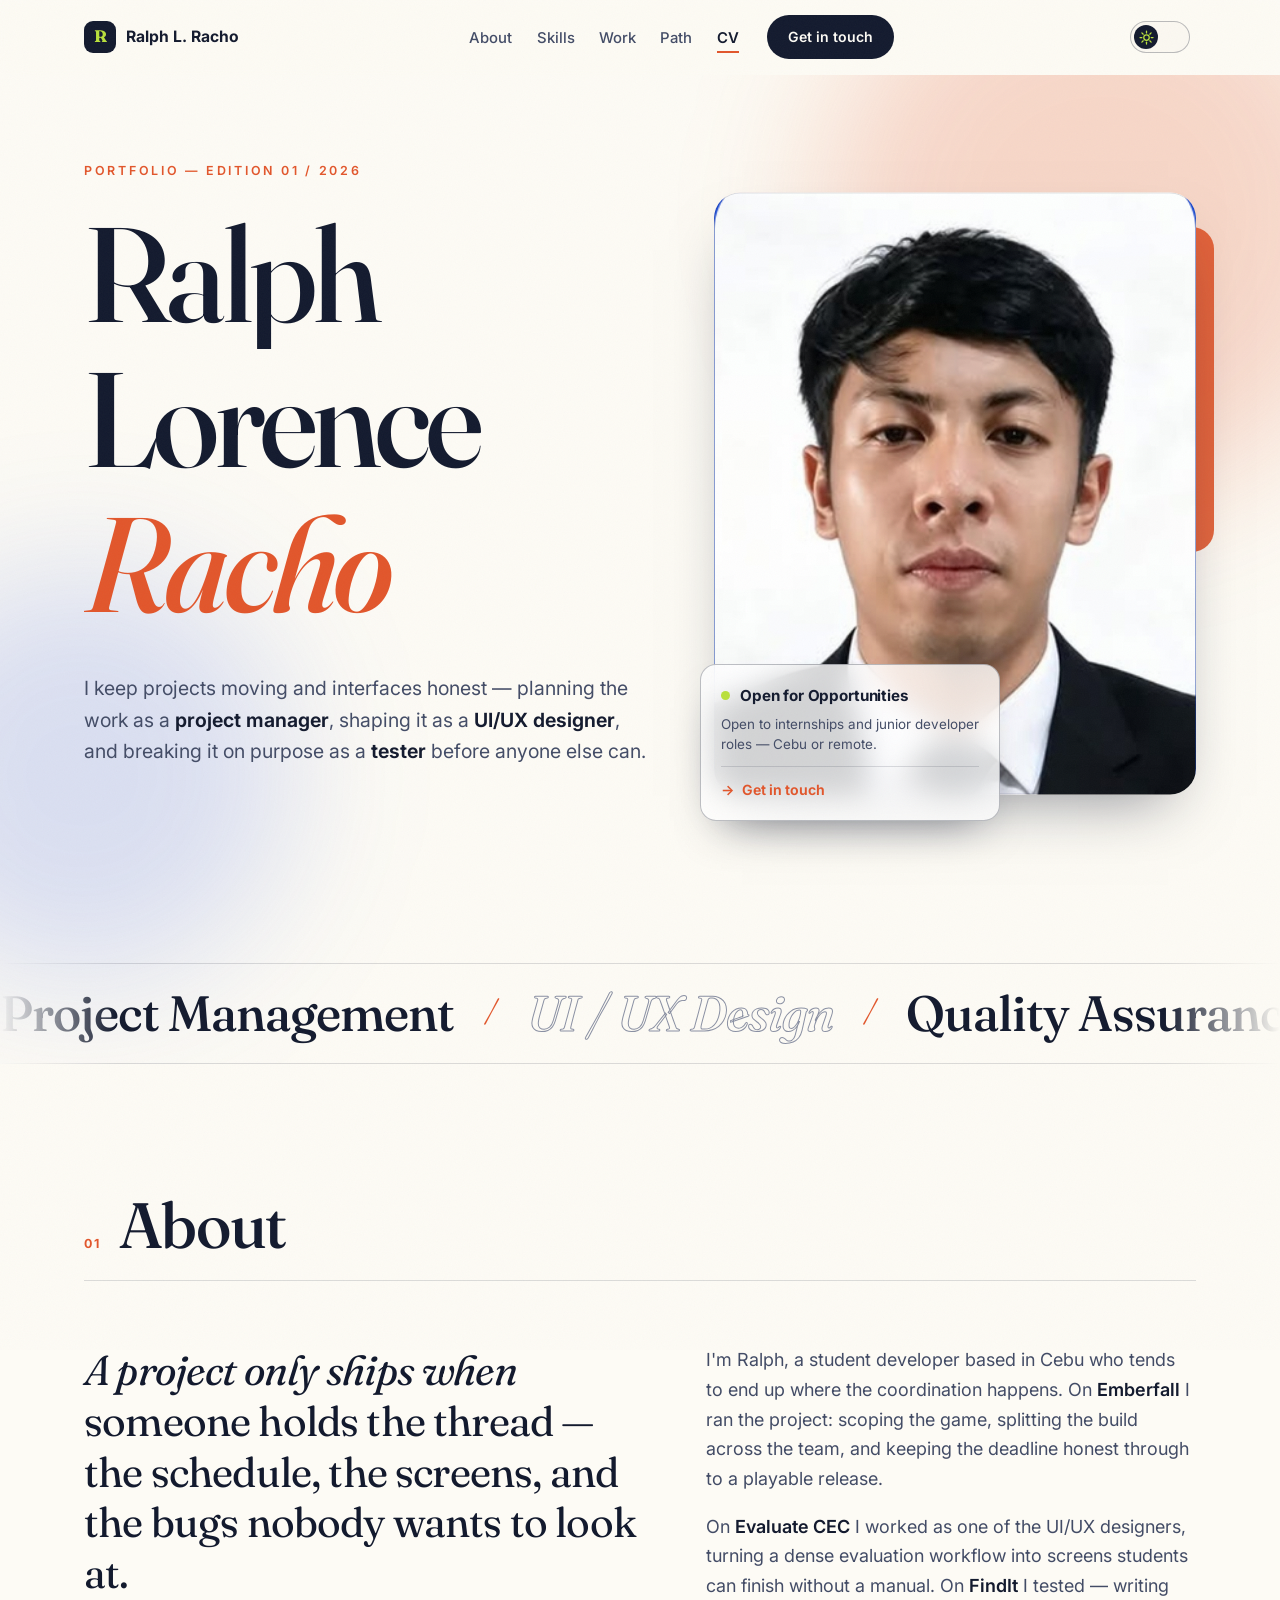
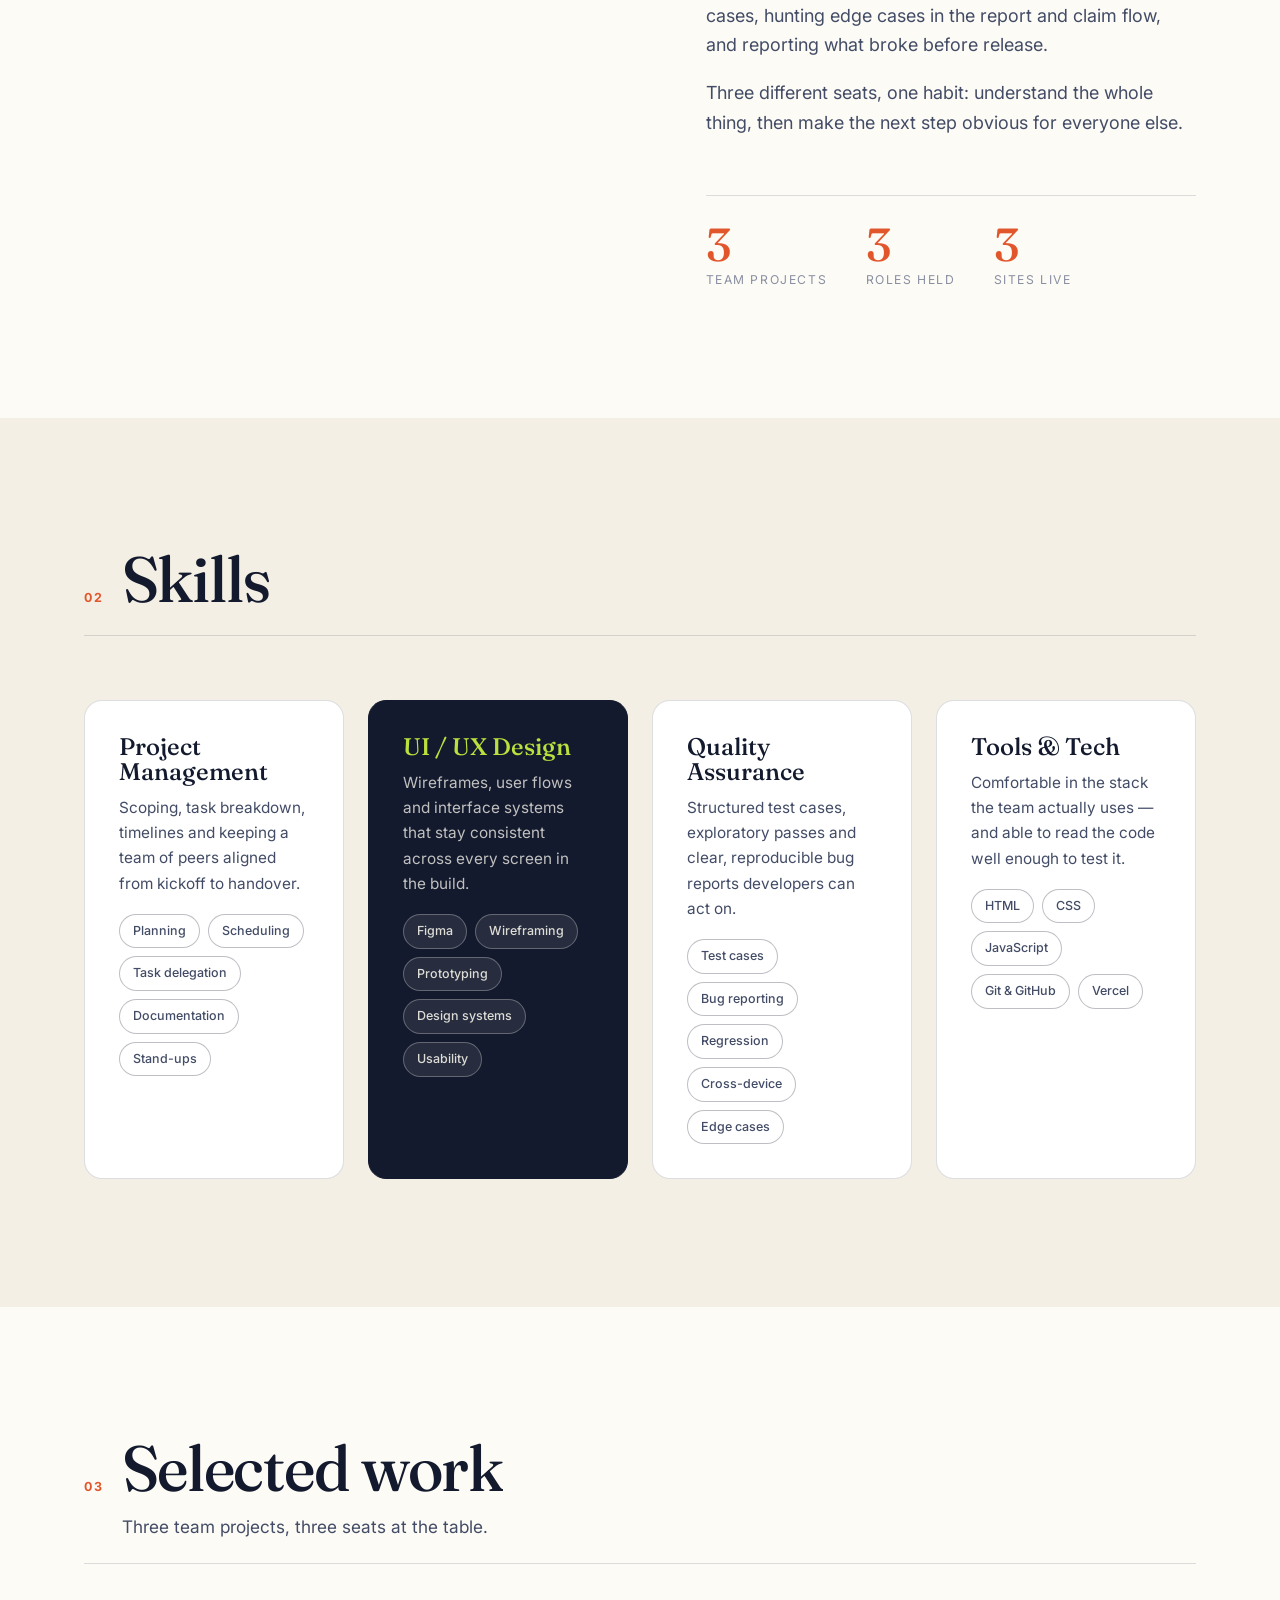
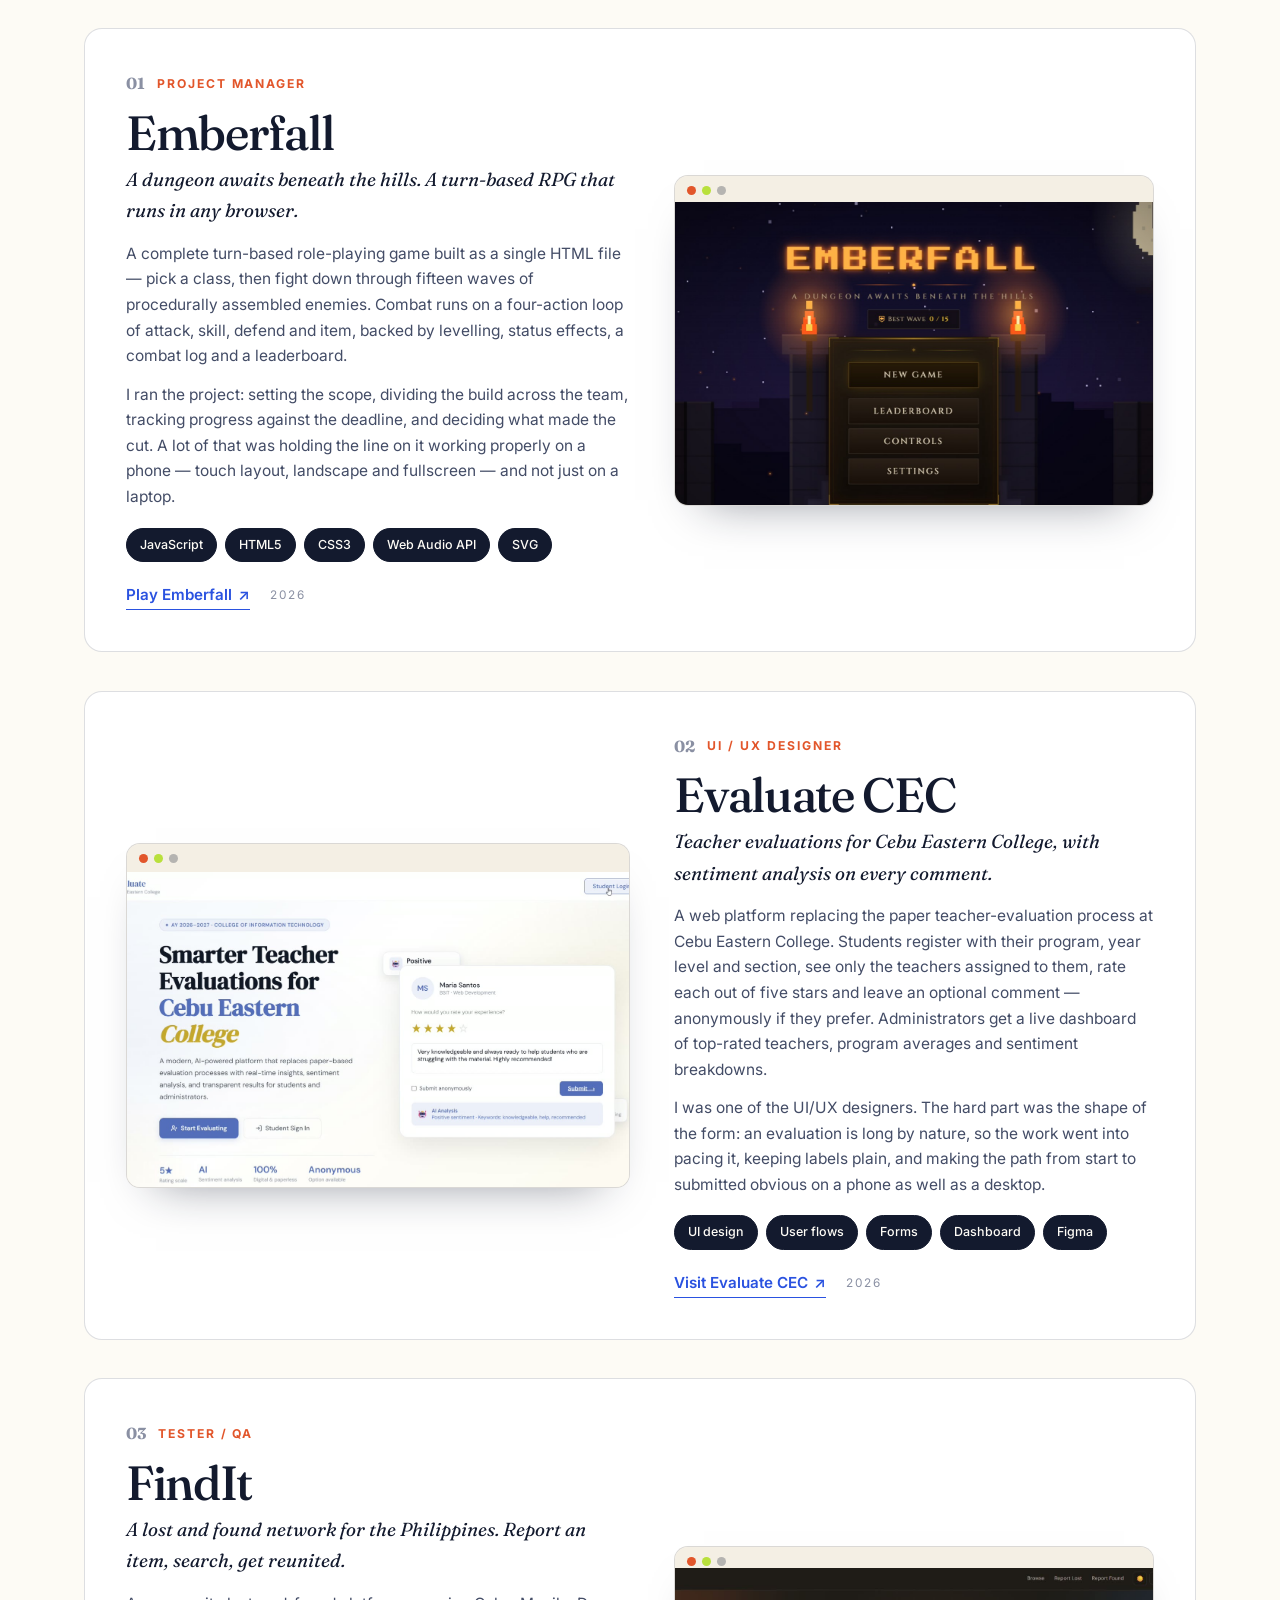
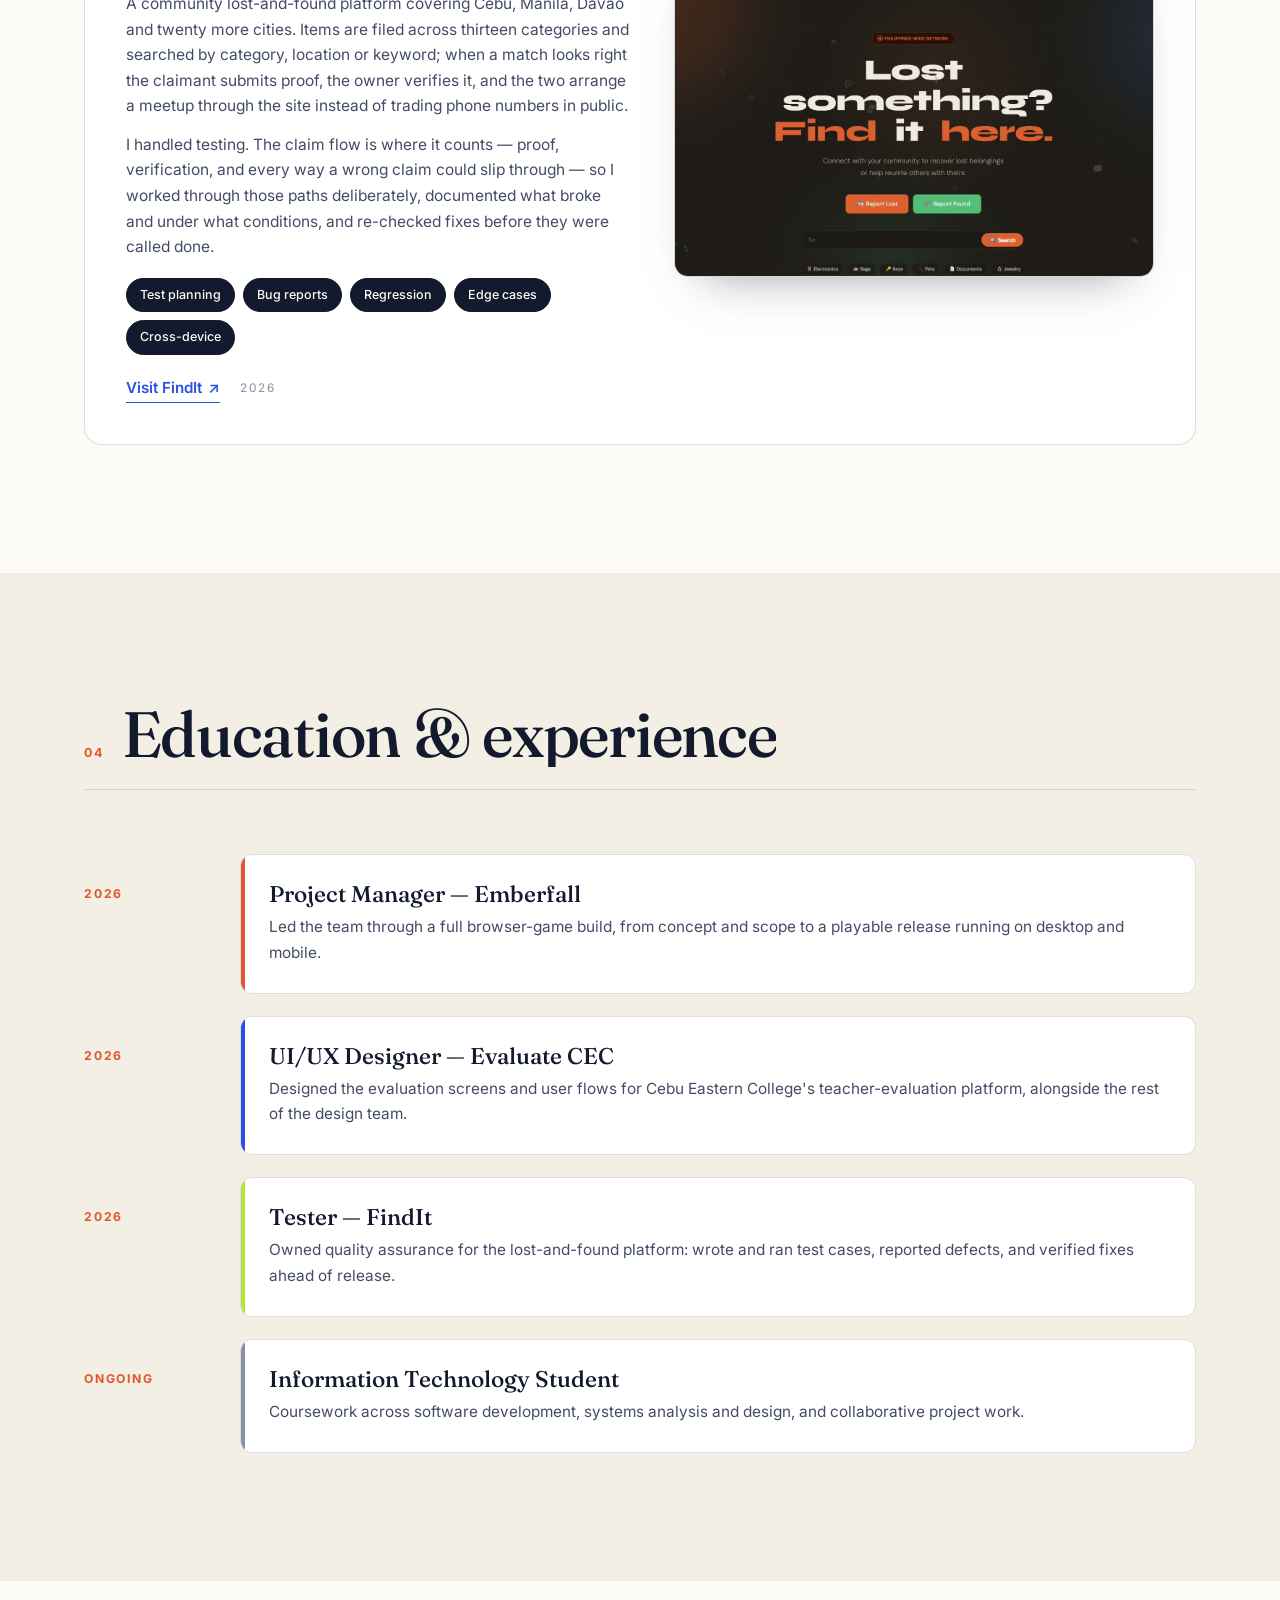
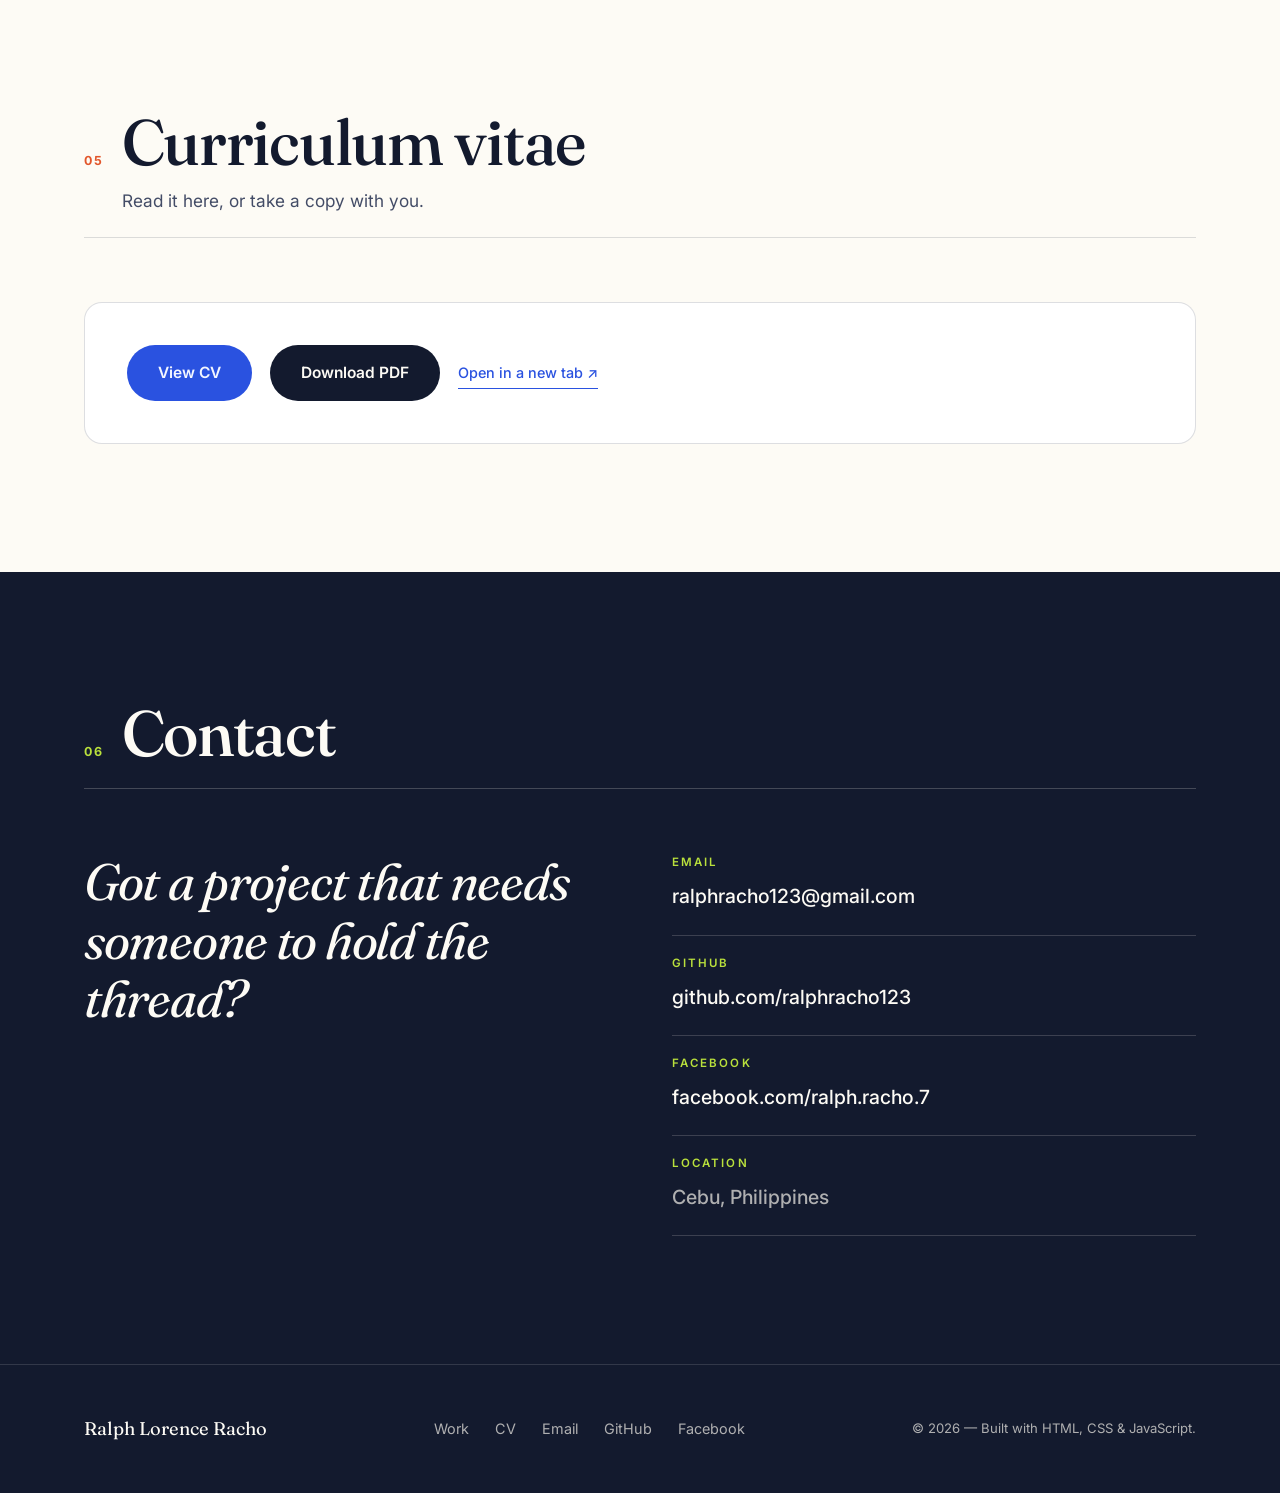
==== index.html @ 39a18bef "Portfolio site for Ralph Lorence Racho Static HTML/CSS/JS portfolio: hero, about, skills, three proj" ====
<!doctype html>
<html lang="en" data-theme="light">
<head>
<meta charset="utf-8" />
<meta name="viewport" content="width=device-width, initial-scale=1, viewport-fit=cover" />
<title>Ralph Lorence Racho — Project Manager &amp; UI/UX Designer</title>
<meta name="description" content="Portfolio of Ralph Lorence Racho — project manager, UI/UX designer and QA tester. Selected work: Emberfall, Evaluate CEC, FindIt." />
<meta name="color-scheme" content="light dark" />
<meta name="theme-color" content="#FDFBF5" id="themeColorMeta" />
<meta property="og:title" content="Ralph Lorence Racho — Portfolio" />
<meta property="og:description" content="Project manager, UI/UX designer and QA tester." />
<meta property="og:type" content="website" />
<link rel="preconnect" href="https://fonts.googleapis.com" />
<link rel="preconnect" href="https://fonts.gstatic.com" crossorigin />
<link href="https://fonts.googleapis.com/css2?family=Fraunces:ital,opsz,wght@0,9..144,300..900;1,9..144,300..900&family=Inter:wght@300..800&display=swap" rel="stylesheet" />
<link rel="stylesheet" href="styles.css" />
<script>
  /* Set the theme before first paint so there is no flash of the wrong one. */
  (function () {
    try {
      var saved = localStorage.getItem("theme");
      var prefers = window.matchMedia("(prefers-color-scheme: dark)").matches;
      document.documentElement.setAttribute(
        "data-theme", saved || (prefers ? "dark" : "light")
      );
    } catch (e) { /* storage blocked — keep the default */ }
  })();
</script>
</head>
<body>

<a class="skip-link" href="#main">Skip to content</a>
<div class="grain" aria-hidden="true"></div>
<div class="scroll-progress" id="scrollProgress" aria-hidden="true"></div>

<!-- ===================== NAV ===================== -->
<header class="site-header" id="siteHeader">
  <div class="shell nav-row">
    <a class="wordmark" href="#top">
      <span class="wordmark__mark" aria-hidden="true">R</span>
      <span class="wordmark__text">Ralph&nbsp;L.&nbsp;Racho</span>
    </a>

    <nav class="nav-desktop" aria-label="Primary">
      <ul>
        <li><a href="#about">About</a></li>
        <li><a href="#skills">Skills</a></li>
        <li><a href="#work">Work</a></li>
        <li><a href="#path">Path</a></li>
        <li><a href="#cv">CV</a></li>
      </ul>
      <a class="btn btn--ink btn--sm" href="#contact">Get in touch</a>
    </nav>

    <div class="nav-tools">
      <button class="theme-toggle" id="themeToggle" type="button"
              aria-label="Switch to dark theme" aria-pressed="false" title="Toggle theme">
        <span class="theme-toggle__track" aria-hidden="true">
          <span class="theme-toggle__thumb">
            <svg class="icon-sun" viewBox="0 0 24 24" aria-hidden="true">
              <circle cx="12" cy="12" r="4.4"/>
              <g class="rays">
                <path d="M12 1.6v3"/><path d="M12 19.4v3"/>
                <path d="M1.6 12h3"/><path d="M19.4 12h3"/>
                <path d="M4.6 4.6l2.1 2.1"/><path d="M17.3 17.3l2.1 2.1"/>
                <path d="M19.4 4.6l-2.1 2.1"/><path d="M6.7 17.3l-2.1 2.1"/>
              </g>
            </svg>
            <svg class="icon-moon" viewBox="0 0 24 24" aria-hidden="true">
              <path d="M20.5 14.4A8.6 8.6 0 0 1 9.6 3.5a8.7 8.7 0 1 0 10.9 10.9z"/>
            </svg>
          </span>
        </span>
      </button>

      <button class="burger" id="burger" type="button"
              aria-label="Open menu" aria-expanded="false" aria-controls="mobileNav">
        <span></span><span></span><span></span>
      </button>
    </div>
  </div>

  <div class="nav-mobile" id="mobileNav" hidden>
    <nav aria-label="Mobile">
      <ul>
        <li><a href="#about"><em>01</em> About</a></li>
        <li><a href="#skills"><em>02</em> Skills</a></li>
        <li><a href="#work"><em>03</em> Work</a></li>
        <li><a href="#path"><em>04</em> Path</a></li>
        <li><a href="#cv"><em>05</em> CV</a></li>
        <li><a href="#contact"><em>06</em> Contact</a></li>
      </ul>
    </nav>
    <p class="nav-mobile__foot">Project management · UI/UX · QA</p>
  </div>
</header>
<div class="nav-scrim" id="navScrim" hidden></div>

<main id="main">

<!-- ===================== HERO ===================== -->
<section class="hero" id="top">
  <div class="hero__aura" aria-hidden="true"><i></i><i></i></div>

  <div class="shell hero__grid">

    <div class="hero__text">
      <p class="eyebrow reveal">Portfolio — Edition 01 / 2026</p>
      <h1 class="hero__title">
        <span class="line"><span>Ralph</span></span>
        <span class="line"><span>Lorence</span></span>
        <span class="line"><span class="hero__title-accent">Racho</span></span>
      </h1>
      <p class="hero__lede reveal">
        I keep projects moving and interfaces honest — planning the work as a
        <strong>project manager</strong>, shaping it as a <strong>UI/UX designer</strong>,
        and breaking it on purpose as a <strong>tester</strong> before anyone else can.
      </p>
      <div class="hero__cta reveal">
        <a class="btn btn--coral" href="#work">See selected work</a>
        <a class="btn btn--ghost" href="#contact">Contact me</a>
      </div>
    </div>

    <figure class="hero__photo reveal">
      <div class="photo-frame" data-parallax="0.06">
        <img src="assets/ralph.png" width="760" height="1000" decoding="async"
             alt="Portrait of Ralph Lorence Racho in a dark suit and tie." />
      </div>

      <figcaption class="availability">
        <p class="availability__head">
          <span class="dot" aria-hidden="true"></span>
          Open for Opportunities
        </p>
        <p class="availability__body">
          Open to internships and junior developer roles — Cebu or remote.
        </p>
        <a class="availability__link" href="#contact">
          <span aria-hidden="true">&#8594;</span> Get in touch
        </a>
      </figcaption>
    </figure>

  </div>

  <div class="ticker" aria-hidden="true">
    <div class="ticker__track">
      <span>Project Management</span><span class="sep">/</span>
      <span class="outline">UI / UX Design</span><span class="sep">/</span>
      <span>Quality Assurance</span><span class="sep">/</span>
      <span class="outline">Team Coordination</span><span class="sep">/</span>
      <span>Prototyping</span><span class="sep">/</span>
      <span class="outline">Testing</span><span class="sep">/</span>
      <span>Project Management</span><span class="sep">/</span>
      <span class="outline">UI / UX Design</span><span class="sep">/</span>
      <span>Quality Assurance</span><span class="sep">/</span>
      <span class="outline">Team Coordination</span><span class="sep">/</span>
      <span>Prototyping</span><span class="sep">/</span>
      <span class="outline">Testing</span><span class="sep">/</span>
    </div>
  </div>
</section>

<!-- ===================== ABOUT ===================== -->
<section class="section section--about" id="about">
  <div class="shell">
    <div class="section-head reveal">
      <span class="section-num">01</span>
      <h2 class="section-title">About</h2>
    </div>

    <div class="about__grid">
      <p class="about__big reveal">
        A project only ships when someone holds the thread — the schedule, the
        screens, and the bugs nobody wants to look at.
      </p>

      <div class="about__body reveal">
        <p>
          I'm Ralph, a student developer based in Cebu who tends to end up where the
          coordination happens. On <strong>Emberfall</strong> I ran the project: scoping
          the game, splitting the build across the team, and keeping the deadline honest
          through to a playable release.
        </p>
        <p>
          On <strong>Evaluate CEC</strong> I worked as one of the UI/UX designers, turning
          a dense evaluation workflow into screens students can finish without a manual. On
          <strong>FindIt</strong> I tested — writing cases, hunting edge cases in the report
          and claim flow, and reporting what broke before release.
        </p>
        <p>
          Three different seats, one habit: understand the whole thing, then make the
          next step obvious for everyone else.
        </p>
      </div>

      <ul class="about__stats reveal">
        <li><b data-count="3">0</b><span>Team projects</span></li>
        <li><b data-count="3">0</b><span>Roles held</span></li>
        <li><b data-count="3">0</b><span>Sites live</span></li>
      </ul>
    </div>
  </div>
</section>

<!-- ===================== SKILLS ===================== -->
<section class="section section--alt" id="skills">
  <div class="shell">
    <div class="section-head reveal">
      <span class="section-num">02</span>
      <h2 class="section-title">Skills</h2>
    </div>

    <div class="skills__grid">
      <article class="skill-card reveal">
        <h3>Project Management</h3>
        <p>Scoping, task breakdown, timelines and keeping a team of peers aligned from kickoff to handover.</p>
        <ul class="tags">
          <li>Planning</li><li>Scheduling</li><li>Task delegation</li>
          <li>Documentation</li><li>Stand-ups</li>
        </ul>
      </article>

      <article class="skill-card skill-card--accent reveal">
        <h3>UI / UX Design</h3>
        <p>Wireframes, user flows and interface systems that stay consistent across every screen in the build.</p>
        <ul class="tags">
          <li>Figma</li><li>Wireframing</li><li>Prototyping</li>
          <li>Design systems</li><li>Usability</li>
        </ul>
      </article>

      <article class="skill-card reveal">
        <h3>Quality Assurance</h3>
        <p>Structured test cases, exploratory passes and clear, reproducible bug reports developers can act on.</p>
        <ul class="tags">
          <li>Test cases</li><li>Bug reporting</li><li>Regression</li>
          <li>Cross-device</li><li>Edge cases</li>
        </ul>
      </article>

      <article class="skill-card reveal">
        <h3>Tools &amp; Tech</h3>
        <p>Comfortable in the stack the team actually uses — and able to read the code well enough to test it.</p>
        <ul class="tags">
          <li>HTML</li><li>CSS</li><li>JavaScript</li>
          <li>Git &amp; GitHub</li><li>Vercel</li>
        </ul>
      </article>
    </div>
  </div>
</section>

<!-- ===================== WORK ===================== -->
<section class="section" id="work">
  <div class="shell">
    <div class="section-head reveal">
      <span class="section-num">03</span>
      <h2 class="section-title">Selected work</h2>
      <p class="section-sub">Three team projects, three seats at the table.</p>
    </div>

    <div class="work__list">

      <!-- EMBERFALL -->
      <article class="project reveal">
        <div class="project__body">
          <p class="project__role"><span class="project__index">01</span> Project Manager</p>
          <h3 class="project__title">Emberfall</h3>
          <p class="project__tagline">
            A dungeon awaits beneath the hills. A turn-based RPG that runs in any browser.
          </p>
          <p class="project__desc">
            A complete turn-based role-playing game built as a single HTML file — pick a
            class, then fight down through fifteen waves of procedurally assembled enemies.
            Combat runs on a four-action loop of attack, skill, defend and item, backed by
            levelling, status effects, a combat log and a leaderboard.
          </p>
          <p class="project__desc">
            I ran the project: setting the scope, dividing the build across the team,
            tracking progress against the deadline, and deciding what made the cut. A lot of
            that was holding the line on it working properly on a phone — touch layout,
            landscape and fullscreen — and not just on a laptop.
          </p>
          <ul class="tags tags--solid">
            <li>JavaScript</li><li>HTML5</li><li>CSS3</li><li>Web Audio API</li><li>SVG</li>
          </ul>
          <p class="project__links">
            <a class="link-arrow" href="https://emberfall-rho.vercel.app/" target="_blank" rel="noopener">
              Play Emberfall <span aria-hidden="true">&#8599;</span>
            </a>
            <span class="project__year">2026</span>
          </p>
        </div>

        <div class="project__visual">
          <div class="mockup">
            <div class="mockup__bar" aria-hidden="true"><i></i><i></i><i></i></div>
            <div class="mockup__screen">
              <img src="assets/projects/emberfall.jpg" loading="lazy" decoding="async"
                   alt="Emberfall title screen: a pixel-art castle at night beneath a crescent moon, with the game menu." />
              <video class="mockup__video" data-src="assets/projects/emberfall.mp4"
                     muted loop playsinline preload="none" aria-hidden="true"></video>
            </div>
          </div>
        </div>
      </article>

      <!-- EVALUATE CEC -->
      <article class="project project--flip reveal">
        <div class="project__body">
          <p class="project__role"><span class="project__index">02</span> UI / UX Designer</p>
          <h3 class="project__title">Evaluate CEC</h3>
          <p class="project__tagline">
            Teacher evaluations for Cebu Eastern College, with sentiment analysis on every comment.
          </p>
          <p class="project__desc">
            A web platform replacing the paper teacher-evaluation process at Cebu Eastern
            College. Students register with their program, year level and section, see only
            the teachers assigned to them, rate each out of five stars and leave an optional
            comment — anonymously if they prefer. Administrators get a live dashboard of
            top-rated teachers, program averages and sentiment breakdowns.
          </p>
          <p class="project__desc">
            I was one of the UI/UX designers. The hard part was the shape of the form: an
            evaluation is long by nature, so the work went into pacing it, keeping labels
            plain, and making the path from start to submitted obvious on a phone as well
            as a desktop.
          </p>
          <ul class="tags tags--solid">
            <li>UI design</li><li>User flows</li><li>Forms</li><li>Dashboard</li><li>Figma</li>
          </ul>
          <p class="project__links">
            <a class="link-arrow" href="https://evaluate-cec.vercel.app/" target="_blank" rel="noopener">
              Visit Evaluate CEC <span aria-hidden="true">&#8599;</span>
            </a>
            <span class="project__year">2026</span>
          </p>
        </div>

        <div class="project__visual">
          <div class="mockup">
            <div class="mockup__bar" aria-hidden="true"><i></i><i></i><i></i></div>
            <div class="mockup__screen">
              <img src="assets/projects/evaluate-cec.jpg" loading="lazy" decoding="async"
                   alt="Evaluate CEC home page: smarter teacher evaluations, beside a sample star rating and sentiment card." />
              <video class="mockup__video" data-src="assets/projects/evaluate-cec.mp4"
                     muted loop playsinline preload="none" aria-hidden="true"></video>
            </div>
          </div>
        </div>
      </article>

      <!-- FINDIT -->
      <article class="project reveal">
        <div class="project__body">
          <p class="project__role"><span class="project__index">03</span> Tester / QA</p>
          <h3 class="project__title">FindIt</h3>
          <p class="project__tagline">
            A lost and found network for the Philippines. Report an item, search, get reunited.
          </p>
          <p class="project__desc">
            A community lost-and-found platform covering Cebu, Manila, Davao and twenty more
            cities. Items are filed across thirteen categories and searched by category,
            location or keyword; when a match looks right the claimant submits proof, the
            owner verifies it, and the two arrange a meetup through the site instead of
            trading phone numbers in public.
          </p>
          <p class="project__desc">
            I handled testing. The claim flow is where it counts — proof, verification,
            and every way a wrong claim could slip through — so I worked through those paths
            deliberately, documented what broke and under what conditions, and re-checked
            fixes before they were called done.
          </p>
          <ul class="tags tags--solid">
            <li>Test planning</li><li>Bug reports</li><li>Regression</li><li>Edge cases</li><li>Cross-device</li>
          </ul>
          <p class="project__links">
            <a class="link-arrow" href="https://findit-ph.vercel.app/" target="_blank" rel="noopener">
              Visit FindIt <span aria-hidden="true">&#8599;</span>
            </a>
            <span class="project__year">2026</span>
          </p>
        </div>

        <div class="project__visual">
          <div class="mockup">
            <div class="mockup__bar" aria-hidden="true"><i></i><i></i><i></i></div>
            <div class="mockup__screen">
              <img src="assets/projects/findit.jpg" loading="lazy" decoding="async"
                   alt="FindIt home page: lost something, find it here, over report and search controls." />
              <video class="mockup__video" data-src="assets/projects/findit.mp4"
                     muted loop playsinline preload="none" aria-hidden="true"></video>
            </div>
          </div>
        </div>
      </article>

    </div>
  </div>
</section>

<!-- ===================== PATH ===================== -->
<section class="section section--alt" id="path">
  <div class="shell">
    <div class="section-head reveal">
      <span class="section-num">04</span>
      <h2 class="section-title">Education &amp; experience</h2>
    </div>

    <ol class="timeline">
      <li class="reveal">
        <span class="timeline__when">2026</span>
        <div class="timeline__card">
          <h3>Project Manager — Emberfall</h3>
          <p>Led the team through a full browser-game build, from concept and scope to a playable release running on desktop and mobile.</p>
        </div>
      </li>
      <li class="reveal">
        <span class="timeline__when">2026</span>
        <div class="timeline__card">
          <h3>UI/UX Designer — Evaluate CEC</h3>
          <p>Designed the evaluation screens and user flows for Cebu Eastern College's teacher-evaluation platform, alongside the rest of the design team.</p>
        </div>
      </li>
      <li class="reveal">
        <span class="timeline__when">2026</span>
        <div class="timeline__card">
          <h3>Tester — FindIt</h3>
          <p>Owned quality assurance for the lost-and-found platform: wrote and ran test cases, reported defects, and verified fixes ahead of release.</p>
        </div>
      </li>
      <li class="reveal">
        <span class="timeline__when">Ongoing</span>
        <div class="timeline__card">
          <h3>Information Technology Student</h3>
          <p>Coursework across software development, systems analysis and design, and collaborative project work.</p>
        </div>
      </li>
    </ol>
  </div>
</section>

<!-- ===================== CV ===================== -->
<section class="section section--cv" id="cv">
  <div class="shell">
    <div class="section-head reveal">
      <span class="section-num">05</span>
      <h2 class="section-title">Curriculum vitae</h2>
      <p class="section-sub">Read it here, or take a copy with you.</p>
    </div>

    <div class="cv__panel reveal">
      <div class="cv__actions">
        <button class="btn btn--cobalt" id="cvToggle" type="button"
                aria-expanded="false" aria-controls="cvViewer">View CV</button>
        <a class="btn btn--ink" href="assets/ralph-racho-cv.pdf" download>Download PDF</a>
        <a class="cv__newtab" href="assets/ralph-racho-cv.pdf" target="_blank" rel="noopener">
          Open in a new tab &#8599;
        </a>
      </div>

      <div class="cv__viewer" id="cvViewer" hidden>
        <div class="cv__embed" id="cvEmbed"></div>
        <p class="cv__fallback">
          Can't see the document? <a href="assets/ralph-racho-cv.pdf" target="_blank" rel="noopener">Open the PDF directly</a>.
        </p>
      </div>
    </div>
  </div>
</section>

<!-- ===================== CONTACT ===================== -->
<section class="section section--contact" id="contact">
  <div class="shell">
    <div class="section-head section-head--light reveal">
      <span class="section-num">06</span>
      <h2 class="section-title">Contact</h2>
    </div>

    <div class="contact__grid">
      <p class="contact__big reveal">
        Got a project that needs someone to hold the thread?
      </p>

      <ul class="contact__list reveal">
        <li>
          <span class="contact__label">Email</span>
          <a class="contact__value" href="mailto:ralphracho123@gmail.com">ralphracho123@gmail.com</a>
        </li>
        <li>
          <span class="contact__label">GitHub</span>
          <a class="contact__value" href="https://github.com/ralphracho123" target="_blank" rel="noopener">github.com/ralphracho123</a>
        </li>
        <li>
          <span class="contact__label">Facebook</span>
          <a class="contact__value" href="https://www.facebook.com/ralph.racho.7" target="_blank" rel="noopener">facebook.com/ralph.racho.7</a>
        </li>
        <li>
          <span class="contact__label">Location</span>
          <span class="contact__value contact__value--plain">Cebu, Philippines</span>
        </li>
      </ul>
    </div>
  </div>
</section>

</main>

<!-- ===================== FOOTER ===================== -->
<footer class="site-footer">
  <div class="shell footer__grid">
    <p class="footer__name">Ralph Lorence Racho</p>
    <ul class="footer__links">
      <li><a href="#work">Work</a></li>
      <li><a href="#cv">CV</a></li>
      <li><a href="mailto:ralphracho123@gmail.com">Email</a></li>
      <li><a href="https://github.com/ralphracho123" target="_blank" rel="noopener">GitHub</a></li>
      <li><a href="https://www.facebook.com/ralph.racho.7" target="_blank" rel="noopener">Facebook</a></li>
    </ul>
    <p class="footer__meta">&copy; <span id="year">2026</span> — Built with HTML, CSS &amp; JavaScript.</p>
  </div>
</footer>

<a class="to-top" id="toTop" href="#top" aria-label="Back to top" hidden>&#8593;</a>

<script src="script.js"></script>
</body>
</html>
---- styles.css ----
/* =========================================================
   Ralph Lorence Racho — Portfolio
   Editorial theme with light + dark modes. Vanilla CSS.
   ---------------------------------------------------------
   1. Tokens (light + dark)
   2. Reset & base
   3. Typography helpers
   4. Buttons & tags
   5. Header, nav, theme toggle
   6. Hero
   7. Sections: about, skills, work, path, cv, contact
   8. Footer & utilities
   9. Motion
   10. Responsive
   ========================================================= */

/* ---------- 1. Tokens ---------- */
:root {
  /* brand hues — constant across themes */
  --coral:   #E2562B;
  --cobalt:  #2A52E0;
  --lime:    #B9E03C;

  /* light theme surfaces */
  --bg:          #FDFBF5;
  --bg-alt:      #F4EFE4;
  --surface:     #FFFFFF;
  --surface-2:   #FBF8F1;
  --text:        #131A2E;
  --text-soft:   #434C66;
  --text-faint:  #8A90A3;
  --rule:        rgba(19, 26, 46, .14);
  --rule-strong: rgba(19, 26, 46, .28);
  --invert-bg:   #131A2E;
  --invert-text: #FDFBF5;
  --tag-bg:      rgba(255, 255, 255, .55);
  --shadow:      rgba(19, 26, 46, .5);
  --shadow-soft: rgba(19, 26, 46, .16);
  --header-bg:   rgba(253, 251, 245, .86);
  --aura-1:      rgba(226, 86, 43, .22);
  --aura-2:      rgba(42, 82, 224, .16);
  --photo-wash:  linear-gradient(170deg, #F7E3DA, #F4EFE4);
  --mark-fg:     var(--lime);
  /* the underline-highlight behind the hero's role words */
  --mark:        var(--lime);

  --font-display: "Fraunces", "Iowan Old Style", Georgia, "Times New Roman", serif;
  --font-body:    "Inter", -apple-system, BlinkMacSystemFont, "Segoe UI", Roboto,
                  "Helvetica Neue", Arial, sans-serif;

  --shell:   1240px;
  --gutter:  clamp(20px, 5vw, 72px);
  --sec-pad: clamp(72px, 10vw, 150px);
  --radius:  18px;

  --ease:  cubic-bezier(.22, .61, .36, 1);
  --ease-back: cubic-bezier(.34, 1.56, .64, 1);
}

[data-theme="dark"] {
  --coral:   #FF7A4F;
  --cobalt:  #7D9BFF;
  --lime:    #CBEE55;

  --bg:          #0D1120;
  --bg-alt:      #121728;
  --surface:     #161C30;
  --surface-2:   #1B2238;
  --text:        #F2EFE8;
  --text-soft:   #A9B0C6;
  --text-faint:  #7A829B;
  --rule:        rgba(242, 239, 232, .14);
  --rule-strong: rgba(242, 239, 232, .3);
  --invert-bg:   #060912;
  --invert-text: #F2EFE8;
  --tag-bg:      rgba(242, 239, 232, .05);
  --shadow:      rgba(0, 0, 0, .7);
  --shadow-soft: rgba(0, 0, 0, .45);
  --header-bg:   rgba(13, 17, 32, .86);
  --aura-1:      rgba(255, 122, 79, .2);
  --aura-2:      rgba(125, 155, 255, .16);
  --photo-wash:  linear-gradient(170deg, #2A2033, #161C30);
  --mark-fg:     var(--lime);
  /* translucent on dark, so the light text stays legible over it */
  --mark:        rgba(203, 238, 85, .32);
  color-scheme: dark;
}

/* ---------- 2. Reset & base ---------- */
*, *::before, *::after { box-sizing: border-box; }

html {
  -webkit-text-size-adjust: 100%;
  scroll-behavior: smooth;
  scroll-padding-top: 90px;
}

body {
  margin: 0;
  background: var(--bg);
  color: var(--text);
  font-family: var(--font-body);
  font-size: clamp(16px, .55vw + 14.5px, 18px);
  line-height: 1.65;
  overflow-x: hidden;
  -webkit-font-smoothing: antialiased;
  transition: background-color .4s var(--ease), color .4s var(--ease);
}
body.is-locked { overflow: hidden; }

img { max-width: 100%; display: block; }

h1, h2, h3 { margin: 0; line-height: 1.04; font-weight: 600; }
p { margin: 0 0 1em; }
ul, ol { margin: 0; padding: 0; list-style: none; }
a { color: inherit; }

:focus-visible {
  outline: 3px solid var(--cobalt);
  outline-offset: 3px;
  border-radius: 4px;
}

.shell {
  width: 100%;
  max-width: var(--shell);
  margin-inline: auto;
  padding-inline: var(--gutter);
}

.skip-link {
  position: absolute;
  left: 12px; top: -70px;
  z-index: 200;
  background: var(--invert-bg);
  color: var(--invert-text);
  padding: 12px 20px;
  border-radius: 999px;
  text-decoration: none;
  font-size: .9rem;
  transition: top .2s var(--ease);
}
.skip-link:focus { top: 12px; }

/* a fine grain over everything, so flat colour reads as paper rather than
   as a screen. Pure CSS — no image request. */
.grain {
  position: fixed;
  inset: -50%;
  z-index: 150;
  pointer-events: none;
  opacity: .035;
  background-image: url("data:image/svg+xml,%3Csvg xmlns='http://www.w3.org/2000/svg' width='180' height='180'%3E%3Cfilter id='n'%3E%3CfeTurbulence type='fractalNoise' baseFrequency='.85' numOctaves='3'/%3E%3C/filter%3E%3Crect width='180' height='180' filter='url(%23n)'/%3E%3C/svg%3E");
  animation: grainShift 7s steps(6) infinite;
}
[data-theme="dark"] .grain { opacity: .06; }
@keyframes grainShift {
  0%   { transform: translate(0, 0); }
  20%  { transform: translate(-3%, 2%); }
  40%  { transform: translate(2%, -3%); }
  60%  { transform: translate(-2%, -2%); }
  80%  { transform: translate(3%, 1%); }
  100% { transform: translate(0, 0); }
}

/* selection + scrollbar, so even the browser chrome feels considered */
::selection { background: var(--coral); color: #FFF6F2; }
* { scrollbar-width: thin; scrollbar-color: var(--rule-strong) transparent; }
*::-webkit-scrollbar { width: 11px; height: 11px; }
*::-webkit-scrollbar-track { background: transparent; }
*::-webkit-scrollbar-thumb {
  background: var(--rule-strong);
  border: 3px solid var(--bg);
  border-radius: 99px;
}
*::-webkit-scrollbar-thumb:hover { background: var(--coral); }

/* scroll progress bar */
.scroll-progress {
  position: fixed;
  top: 0; left: 0;
  z-index: 120;
  height: 3px;
  width: 100%;
  transform: scaleX(0);
  transform-origin: 0 50%;
  background: linear-gradient(90deg, var(--coral), var(--lime));
  pointer-events: none;
}

/* ---------- 3. Typography helpers ---------- */
.eyebrow {
  font-size: clamp(.68rem, .3vw + .6rem, .78rem);
  letter-spacing: .22em;
  text-transform: uppercase;
  font-weight: 600;
  color: var(--coral);
  margin-bottom: 1.4rem;
}

.section-head {
  display: grid;
  grid-template-columns: auto 1fr;
  align-items: baseline;
  gap: 0 18px;
  padding-bottom: 22px;
  margin-bottom: clamp(36px, 5vw, 64px);
  border-bottom: 1px solid var(--rule);
}
.section-num {
  font-size: .78rem;
  font-weight: 700;
  letter-spacing: .14em;
  color: var(--coral);
  padding-top: .5em;
}
.section-title {
  font-family: var(--font-display);
  font-size: clamp(2.1rem, 6vw, 4rem);
  font-weight: 500;
  letter-spacing: -.02em;
}
/* words are wrapped by script, then masked up one after another */
.section-title .w { display: inline-block; overflow: hidden; vertical-align: bottom; }
.section-title .w > span {
  display: inline-block;
  transform: translateY(102%);
  transition: transform .8s var(--ease);
}
.section-head.is-in .section-title .w > span { transform: none; }
.section-head.is-in .w:nth-child(2) > span { transition-delay: .08s; }
.section-head.is-in .w:nth-child(3) > span { transition-delay: .16s; }
.section-sub {
  grid-column: 2;
  margin: .7rem 0 0;
  color: var(--text-soft);
  font-size: clamp(.95rem, .4vw + .85rem, 1.08rem);
  max-width: 46ch;
}
.section-head--light .section-title { color: var(--invert-text); }
.section-head--light { border-bottom-color: rgba(242, 239, 232, .22); }
.section-head--light .section-num { color: var(--lime); }

.section { padding-block: var(--sec-pad); }
.section--alt { background: var(--bg-alt); transition: background-color .4s var(--ease); }

/* ---------- 4. Buttons & tags ---------- */
.btn {
  --btn-bg: var(--invert-bg);
  --btn-fg: var(--invert-text);
  position: relative;
  display: inline-flex;
  align-items: center;
  justify-content: center;
  gap: .5em;
  min-height: 52px;
  padding: 14px 30px;
  border: 1px solid transparent;
  border-radius: 999px;
  background: var(--btn-bg);
  color: var(--btn-fg);
  font: inherit;
  font-size: .97rem;
  font-weight: 600;
  text-decoration: none;
  cursor: pointer;
  text-align: center;
  overflow: hidden;
  isolation: isolate;
  transition: transform .22s var(--ease), background-color .22s var(--ease),
              color .22s var(--ease), box-shadow .22s var(--ease);
}
/* a wash that sweeps across on hover */
.btn::before {
  content: "";
  position: absolute;
  inset: 0;
  z-index: -1;
  background: rgba(255, 255, 255, .18);
  transform: translateX(-101%) skewX(-14deg);
  transition: transform .5s var(--ease);
}
.btn:hover { transform: translateY(-2px); box-shadow: 0 10px 22px var(--shadow-soft); }
.btn:hover::before { transform: translateX(0) skewX(-14deg); }
.btn:active { transform: translateY(0); }

.btn--coral  { --btn-bg: var(--coral);  --btn-fg: #26120B; }
.btn--cobalt { --btn-bg: var(--cobalt); --btn-fg: #F3F6FF; }
.btn--ink    { --btn-bg: var(--invert-bg); --btn-fg: var(--invert-text); }
[data-theme="dark"] .btn--cobalt { --btn-fg: #0C1226; }

.btn--ghost {
  --btn-bg: transparent;
  --btn-fg: var(--text);
  border-color: var(--rule-strong);
}
.btn--ghost:hover { --btn-bg: var(--invert-bg); --btn-fg: var(--invert-text); }
.btn--sm { min-height: 42px; padding: 9px 20px; font-size: .88rem; }

.tags { display: flex; flex-wrap: wrap; gap: 8px; margin-top: 18px; }
.tags li {
  font-size: .78rem;
  font-weight: 500;
  padding: 6px 13px;
  border: 1px solid var(--rule-strong);
  border-radius: 999px;
  color: var(--text-soft);
  background: var(--tag-bg);
  transition: transform .2s var(--ease), border-color .2s var(--ease);
}
.tags li:hover { transform: translateY(-2px); border-color: var(--coral); }
.tags--solid li {
  background: var(--invert-bg);
  color: var(--invert-text);
  border-color: var(--invert-bg);
}
[data-theme="dark"] .tags--solid li {
  background: var(--surface-2);
  border-color: var(--rule-strong);
}

.link-arrow {
  display: inline-flex;
  align-items: center;
  gap: .4em;
  font-weight: 600;
  font-size: .95rem;
  color: var(--cobalt);
  text-decoration: none;
  border-bottom: 1px solid currentColor;
  padding-bottom: 2px;
  transition: color .2s var(--ease), gap .2s var(--ease);
}
.link-arrow:hover { color: var(--coral); gap: .7em; }

/* ---------- 5. Header, nav, theme toggle ---------- */
.site-header {
  position: sticky;
  top: 0;
  z-index: 100;
  background: var(--header-bg);
  backdrop-filter: saturate(180%) blur(12px);
  border-bottom: 1px solid transparent;
  transition: border-color .3s var(--ease), background-color .4s var(--ease);
}
.site-header.is-stuck { border-bottom-color: var(--rule); }

.nav-row {
  display: flex;
  align-items: center;
  justify-content: space-between;
  gap: 14px;
  min-height: 74px;
}

.wordmark {
  display: inline-flex;
  align-items: center;
  gap: 10px;
  text-decoration: none;
  font-weight: 700;
  font-size: .98rem;
}
.wordmark__mark {
  display: grid;
  place-items: center;
  width: 32px; height: 32px;
  border-radius: 9px;
  background: var(--invert-bg);
  color: var(--mark-fg);
  font-family: var(--font-display);
  font-size: 1.05rem;
  flex: none;
  transition: transform .4s var(--ease-back), background-color .4s var(--ease);
}
.wordmark:hover .wordmark__mark { transform: rotate(-8deg) scale(1.08); }

.nav-desktop { display: flex; align-items: center; gap: clamp(16px, 2.2vw, 34px); }
.nav-desktop ul { display: flex; gap: clamp(13px, 1.9vw, 28px); }
.nav-desktop ul a {
  position: relative;
  text-decoration: none;
  font-size: .93rem;
  font-weight: 500;
  color: var(--text-soft);
  padding-block: 6px;
  transition: color .2s var(--ease);
}
.nav-desktop ul a::after {
  content: "";
  position: absolute;
  left: 0; right: 100%; bottom: 0;
  height: 2px;
  background: var(--coral);
  transition: right .3s var(--ease);
}
.nav-desktop ul a:hover { color: var(--text); }
.nav-desktop ul a:hover::after,
.nav-desktop ul a.is-active::after { right: 0; }
.nav-desktop ul a.is-active { color: var(--text); font-weight: 600; }

.nav-tools { display: flex; align-items: center; gap: 10px; }

/* theme toggle */
.theme-toggle {
  border: 0;
  background: none;
  padding: 6px;
  cursor: pointer;
  line-height: 0;
  border-radius: 999px;
}
.theme-toggle__track {
  position: relative;
  display: block;
  width: 60px; height: 32px;
  border-radius: 999px;
  border: 1px solid var(--rule-strong);
  background: var(--surface-2);
  transition: background-color .35s var(--ease), border-color .35s var(--ease);
}
.theme-toggle__thumb {
  position: absolute;
  top: 3px; left: 3px;
  width: 24px; height: 24px;
  border-radius: 50%;
  background: var(--invert-bg);
  display: grid;
  place-items: center;
  overflow: hidden;
  transition: transform .4s var(--ease-back), background-color .35s var(--ease);
}
[data-theme="dark"] .theme-toggle__thumb { transform: translateX(28px); background: var(--lime); }

.theme-toggle svg {
  position: absolute;
  width: 15px; height: 15px;
  fill: none;
  stroke-width: 2;
  stroke-linecap: round;
  transition: transform .45s var(--ease), opacity .3s var(--ease);
}
.icon-sun  { stroke: var(--lime); fill: none; }
.icon-moon { stroke: #0D1120; fill: #0D1120; }
.icon-sun .rays { transform-origin: 50% 50%; }

/* light = sun visible, dark = moon visible */
.icon-moon { opacity: 0; transform: translateY(16px) rotate(-40deg); }
.icon-sun  { opacity: 1; transform: none; }
[data-theme="dark"] .icon-sun  { opacity: 0; transform: translateY(-16px) rotate(40deg); }
[data-theme="dark"] .icon-moon { opacity: 1; transform: none; }

/* burger */
.burger {
  display: none;
  width: 46px; height: 46px;
  padding: 13px 11px;
  border: 1px solid var(--rule-strong);
  border-radius: 12px;
  background: transparent;
  cursor: pointer;
  flex-direction: column;
  justify-content: space-between;
}
.burger span {
  display: block;
  height: 2px; width: 100%;
  background: var(--text);
  border-radius: 2px;
  transition: transform .3s var(--ease), opacity .2s var(--ease),
              background-color .3s var(--ease);
}
.burger[aria-expanded="true"] span:nth-child(1) { transform: translateY(8px) rotate(45deg); }
.burger[aria-expanded="true"] span:nth-child(2) { opacity: 0; }
.burger[aria-expanded="true"] span:nth-child(3) { transform: translateY(-8px) rotate(-45deg); }

/* mobile panel */
.nav-mobile {
  position: fixed;
  top: 74px; left: 0; right: 0;
  max-height: calc(100dvh - 74px);
  overflow-y: auto;
  overscroll-behavior: contain;
  z-index: 99;
  background: var(--bg);
  border-top: 1px solid var(--rule);
  box-shadow: 0 24px 40px var(--shadow-soft);
  padding: 14px var(--gutter) 34px;
  transform: translateY(-14px);
  opacity: 0;
  transition: transform .28s var(--ease), opacity .24s var(--ease);
}
.nav-mobile[hidden] { display: none; }
.nav-mobile.is-open { transform: none; opacity: 1; }

.nav-mobile ul { display: grid; }
.nav-mobile a {
  display: flex;
  align-items: baseline;
  gap: 14px;
  padding: 17px 2px;
  border-bottom: 1px solid var(--rule);
  text-decoration: none;
  font-family: var(--font-display);
  font-size: 1.5rem;
  font-weight: 500;
  opacity: 0;
  transform: translateY(10px);
  transition: color .2s var(--ease), opacity .4s var(--ease), transform .4s var(--ease);
}
.nav-mobile.is-open a { opacity: 1; transform: none; }
.nav-mobile.is-open li:nth-child(1) a { transition-delay: .05s; }
.nav-mobile.is-open li:nth-child(2) a { transition-delay: .09s; }
.nav-mobile.is-open li:nth-child(3) a { transition-delay: .13s; }
.nav-mobile.is-open li:nth-child(4) a { transition-delay: .17s; }
.nav-mobile.is-open li:nth-child(5) a { transition-delay: .21s; }
.nav-mobile.is-open li:nth-child(6) a { transition-delay: .25s; }
.nav-mobile a em {
  font-family: var(--font-body);
  font-style: normal;
  font-size: .68rem;
  font-weight: 700;
  letter-spacing: .14em;
  color: var(--coral);
}
.nav-mobile a:hover, .nav-mobile a:focus-visible { color: var(--coral); }
.nav-mobile__foot {
  margin: 24px 0 0;
  font-size: .76rem;
  letter-spacing: .16em;
  text-transform: uppercase;
  color: var(--text-faint);
}

.nav-scrim {
  position: fixed;
  inset: 74px 0 0;
  z-index: 98;
  background: rgba(6, 9, 18, .45);
  opacity: 0;
  transition: opacity .25s var(--ease);
}
.nav-scrim[hidden] { display: none; }
.nav-scrim.is-open { opacity: 1; }

/* ---------- 6. Hero ---------- */
.hero { padding-top: clamp(44px, 7vw, 86px); position: relative; }

/* soft drifting colour behind the hero */
.hero__aura {
  position: absolute;
  inset: 0;
  overflow: hidden;
  pointer-events: none;
  z-index: 0;
}
.hero__aura i {
  position: absolute;
  display: block;
  border-radius: 50%;
  filter: blur(70px);
}
.hero__aura i:first-child {
  width: 46vw; height: 46vw;
  max-width: 560px; max-height: 560px;
  top: -14%; right: -8%;
  background: var(--aura-1);
  animation: drift 18s ease-in-out infinite alternate;
}
.hero__aura i:last-child {
  width: 34vw; height: 34vw;
  max-width: 420px; max-height: 420px;
  bottom: 8%; left: -10%;
  background: var(--aura-2);
  animation: drift 22s ease-in-out infinite alternate-reverse;
}
@keyframes drift {
  from { transform: translate3d(0, 0, 0) scale(1); }
  to   { transform: translate3d(3%, 6%, 0) scale(1.14); }
}

.hero__grid {
  position: relative;
  z-index: 1;
  display: grid;
  grid-template-columns: minmax(0, 1.08fr) minmax(0, .92fr);
  gap: clamp(28px, 5vw, 70px);
  align-items: center;
  padding-bottom: clamp(56px, 8vw, 110px);
}

.hero__title {
  font-family: var(--font-display);
  font-weight: 500;
  font-size: clamp(3.1rem, 10.5vw, 8.4rem);
  letter-spacing: -.035em;
  margin-bottom: clamp(22px, 3vw, 34px);
}
/* each line slides up from behind its own mask on load */
.hero__title .line {
  display: block;
  overflow: hidden;
  padding-bottom: .04em;
}
.hero__title .line > span {
  display: block;
  transform: translateY(105%);
  animation: lineUp .95s var(--ease) forwards;
}
.hero__title .line:nth-child(1) > span { animation-delay: .1s; }
.hero__title .line:nth-child(2) > span { animation-delay: .22s; }
.hero__title .line:nth-child(3) > span { animation-delay: .34s; }
@keyframes lineUp { to { transform: none; } }

.hero__title-accent { font-style: italic; color: var(--coral); padding-right: .12em; }

.hero__lede {
  max-width: 50ch;
  font-size: clamp(1rem, .6vw + .92rem, 1.22rem);
  color: var(--text-soft);
  line-height: 1.6;
  margin-bottom: clamp(26px, 3.4vw, 38px);
}
.hero__lede strong {
  color: var(--text);
  font-weight: 650;
}

.hero__cta { display: flex; flex-wrap: wrap; gap: 14px; }

.hero__photo { margin: 0; position: relative; }

/* a coral block sits behind the portrait, offset to the top-right;
   the availability card takes the bottom-left corner */
.hero__photo { margin-bottom: 34px; }
.hero__photo::before {
  content: "";
  position: absolute;
  z-index: 0;
  right: -18px;
  top: 34px;
  width: 56%;
  height: 54%;
  border-radius: 22px;
  background: var(--coral);
  opacity: .9;
  transition: transform .6s var(--ease), background-color .4s var(--ease);
}
.hero__photo:hover::before { transform: translate(7px, -7px); }

.photo-frame {
  position: relative;
  z-index: 1;
  border-radius: 26px;
  overflow: hidden;
  background: var(--photo-wash);
  aspect-ratio: 4 / 5;
  box-shadow: 0 30px 60px -28px var(--shadow);
  animation: floaty 7s ease-in-out infinite alternate;
}
.photo-frame::after {
  content: "";
  position: absolute;
  inset: 0;
  border: 1px solid var(--rule);
  border-radius: inherit;
  pointer-events: none;
}
.photo-frame img {
  width: 100%; height: 100%;
  object-fit: cover;
  object-position: 50% 18%;
  transform: scale(1.02);
  transition: transform .7s var(--ease);
}
.hero__photo:hover .photo-frame img { transform: scale(1.06); }
@keyframes floaty {
  from { transform: translateY(0); }
  to   { transform: translateY(-12px); }
}

/* ---------- availability card ----------
   Sits over the lower-left of the portrait, like a card dropped on top. */
.availability {
  position: absolute;
  z-index: 2;
  left: -14px;
  bottom: -26px;
  width: min(300px, 86%);
  padding: 18px 20px 16px;
  border-radius: 16px;
  border: 1px solid var(--rule-strong);
  background: var(--surface);
  box-shadow: 0 22px 44px -22px var(--shadow);
  animation: cardIn .8s var(--ease-back) .7s both, floaty 7s ease-in-out 1.6s infinite alternate;
}
@supports (backdrop-filter: blur(14px)) {
  .availability {
    background: color-mix(in srgb, var(--surface) 82%, transparent);
    backdrop-filter: blur(14px) saturate(160%);
  }
}
@keyframes cardIn {
  from { opacity: 0; transform: translateY(18px) scale(.96); }
  to   { opacity: 1; transform: none; }
}

.availability__head {
  display: flex;
  align-items: center;
  gap: 10px;
  margin: 0 0 6px;
  font-size: .95rem;
  font-weight: 700;
  letter-spacing: -.01em;
  color: var(--text);
}
.availability__body {
  margin: 0 0 12px;
  font-size: .84rem;
  line-height: 1.5;
  color: var(--text-soft);
}
.availability__link {
  display: inline-flex;
  align-items: center;
  gap: 8px;
  padding-top: 11px;
  border-top: 1px solid var(--rule);
  width: 100%;
  font-size: .88rem;
  font-weight: 650;
  color: var(--coral);
  text-decoration: none;
  transition: gap .25s var(--ease);
}
.availability__link:hover { gap: 13px; }

.dot {
  width: 9px; height: 9px;
  border-radius: 50%;
  background: var(--lime);
  flex: none;
  animation: pulse 2.4s ease-out infinite;
}
@keyframes pulse {
  0%   { box-shadow: 0 0 0 0 rgba(185, 224, 60, .65); }
  70%  { box-shadow: 0 0 0 11px rgba(185, 224, 60, 0); }
  100% { box-shadow: 0 0 0 0 rgba(185, 224, 60, 0); }
}

/* ---------- ticker ----------
   An editorial marquee: oversized display type, alternating solid and
   outlined words, faded at both edges so it reads as part of the page
   rather than as a black bar stuck across it. */
.ticker {
  position: relative;
  z-index: 1;
  border-block: 1px solid var(--rule);
  background: transparent;
  color: var(--text);
  overflow: hidden;
  padding-block: clamp(14px, 2vw, 22px);
  -webkit-mask-image: linear-gradient(90deg, transparent, #000 9%, #000 91%, transparent);
          mask-image: linear-gradient(90deg, transparent, #000 9%, #000 91%, transparent);
}
.ticker__track {
  display: flex;
  align-items: center;
  gap: clamp(16px, 2.4vw, 32px);
  white-space: nowrap;
  width: max-content;
  animation: slide 46s linear infinite;
  font-family: var(--font-display);
  font-size: clamp(1.5rem, 4.4vw, 3.1rem);
  font-weight: 500;
  letter-spacing: -.02em;
  line-height: 1.1;
}
.ticker:hover .ticker__track { animation-play-state: paused; }

/* outlined words carry the rhythm without doubling the ink */
.ticker .outline {
  color: transparent;
  -webkit-text-stroke: 1px var(--text-faint);
  font-style: italic;
}
.ticker .sep {
  color: var(--coral);
  font-size: .55em;
  font-style: italic;
  transform: translateY(-.12em);
}
@keyframes slide { to { transform: translateX(-50%); } }

/* ---------- 7a. About ---------- */
.about__grid {
  display: grid;
  grid-template-columns: minmax(0, 1.15fr) minmax(0, 1fr);
  gap: clamp(28px, 4.5vw, 64px);
  align-items: start;
}
.about__big {
  grid-row: span 2;
  font-family: var(--font-display);
  font-size: clamp(1.5rem, 3.3vw, 2.6rem);
  line-height: 1.22;
  letter-spacing: -.02em;
  font-weight: 400;
  margin: 0;
}
.about__big::first-line { font-style: italic; }
.about__body p { color: var(--text-soft); }
.about__body p:last-child { margin-bottom: 0; }
.about__body strong { color: var(--text); font-weight: 600; }

.about__stats {
  display: flex;
  flex-wrap: wrap;
  gap: clamp(18px, 3vw, 40px);
  padding-top: 26px;
  border-top: 1px solid var(--rule);
}
.about__stats li { display: grid; gap: 2px; }
.about__stats b {
  font-family: var(--font-display);
  font-size: clamp(2rem, 4vw, 2.9rem);
  font-weight: 500;
  line-height: 1;
  color: var(--coral);
  font-variant-numeric: tabular-nums;
}
.about__stats span {
  font-size: .76rem;
  letter-spacing: .13em;
  text-transform: uppercase;
  color: var(--text-faint);
}

/* ---------- 7b. Skills ---------- */
.skills__grid {
  display: grid;
  grid-template-columns: repeat(auto-fit, minmax(258px, 1fr));
  gap: clamp(16px, 2vw, 24px);
}
.skill-card {
  position: relative;
  background: var(--surface);
  border: 1px solid var(--rule);
  border-radius: var(--radius);
  padding: clamp(24px, 3vw, 34px);
  overflow: hidden;
  transition: transform .35s var(--ease), box-shadow .35s var(--ease),
              border-color .35s var(--ease), background-color .4s var(--ease);
}
/* a thin accent bar that grows across the top on hover */
.skill-card::before {
  content: "";
  position: absolute;
  top: 0; left: 0;
  height: 3px; width: 100%;
  background: var(--coral);
  transform: scaleX(0);
  transform-origin: 0 50%;
  transition: transform .4s var(--ease);
}
.skill-card:hover::before { transform: scaleX(1); }
.skill-card:hover {
  transform: translateY(-5px);
  box-shadow: 0 20px 38px -22px var(--shadow);
  border-color: var(--rule-strong);
}
.skill-card h3 {
  font-family: var(--font-display);
  font-size: clamp(1.22rem, 1.9vw, 1.5rem);
  font-weight: 500;
  margin-bottom: .6rem;
}
.skill-card p { color: var(--text-soft); font-size: .96rem; margin: 0; }

.skill-card--accent { background: var(--invert-bg); border-color: var(--invert-bg); }
.skill-card--accent h3 { color: var(--lime); }
.skill-card--accent p { color: rgba(242, 239, 232, .78); }
.skill-card--accent .tags li {
  background: rgba(242, 239, 232, .09);
  border-color: rgba(242, 239, 232, .3);
  color: rgba(242, 239, 232, .9);
}
[data-theme="dark"] .skill-card--accent { border-color: var(--rule); }

/* ---------- 7c. Work ---------- */
.work__list { display: grid; gap: clamp(22px, 3vw, 44px); }

.project {
  display: grid;
  grid-template-columns: minmax(0, 1.05fr) minmax(0, 1fr);
  gap: clamp(22px, 3.5vw, 52px);
  align-items: center;
  padding: clamp(24px, 3.2vw, 42px);
  background: var(--surface);
  border: 1px solid var(--rule);
  border-radius: var(--radius);
  transition: border-color .35s var(--ease), box-shadow .35s var(--ease),
              background-color .4s var(--ease);
}
.project:hover {
  border-color: var(--rule-strong);
  box-shadow: 0 26px 48px -30px var(--shadow);
}
.project--flip .project__visual { order: -1; }

.project__role {
  display: flex;
  align-items: center;
  gap: 12px;
  font-size: .76rem;
  font-weight: 700;
  letter-spacing: .16em;
  text-transform: uppercase;
  color: var(--coral);
  margin-bottom: .7rem;
}
.project__index {
  font-family: var(--font-display);
  font-size: 1rem;
  letter-spacing: 0;
  color: var(--text-faint);
}
.project__title {
  font-family: var(--font-display);
  font-size: clamp(1.8rem, 4.2vw, 3rem);
  font-weight: 500;
  letter-spacing: -.028em;
  margin-bottom: .4rem;
}
.project__tagline {
  font-family: var(--font-display);
  font-style: italic;
  font-size: clamp(1rem, 1.5vw, 1.18rem);
  color: var(--text);
  margin-bottom: .9rem;
  max-width: 48ch;
}
.project__desc {
  color: var(--text-soft);
  max-width: 56ch;
  font-size: .97rem;
  margin-bottom: .8rem;
}
.project__links {
  display: flex;
  flex-wrap: wrap;
  align-items: center;
  gap: 10px 20px;
  margin: 20px 0 0;
}
.project__year {
  font-size: .74rem;
  letter-spacing: .16em;
  text-transform: uppercase;
  color: var(--text-faint);
}

/* browser mockup */
.project__visual { perspective: 1200px; }
.mockup {
  border-radius: 14px;
  overflow: hidden;
  background: var(--surface-2);
  border: 1px solid var(--rule);
  box-shadow: 0 24px 46px -30px var(--shadow);
  transition: transform .5s var(--ease), box-shadow .5s var(--ease);
}
/* --rx / --ry are written by script as the pointer moves across the card */
.project:hover .mockup {
  transform: translateY(-6px) rotateX(var(--rx, 0deg)) rotateY(var(--ry, 0deg));
  box-shadow: 0 34px 60px -32px var(--shadow);
}
.mockup__bar {
  display: flex;
  align-items: center;
  gap: 6px;
  padding: 10px 12px;
  background: var(--bg-alt);
  border-bottom: 1px solid var(--rule);
}
.mockup__bar i {
  width: 9px; height: 9px;
  border-radius: 50%;
  background: var(--rule-strong);
}
.mockup__bar i:first-child { background: var(--coral); }
.mockup__bar i:nth-child(2) { background: var(--lime); }
.mockup__screen {
  position: relative;
  aspect-ratio: 16 / 10;
  background: var(--bg-alt);
}
.mockup__screen img,
.mockup__video {
  position: absolute;
  inset: 0;
  width: 100%; height: 100%;
  object-fit: cover;
  object-position: 50% 0;
  /* a little headroom so the parallax shift never exposes an edge */
  transform: scale(1.06) translateY(var(--py, 0px));
  will-change: transform;
}
.mockup__video { opacity: 0; transition: opacity .5s var(--ease); }
.mockup__video.is-playing { opacity: 1; }

/* ---------- 7d. Timeline ---------- */
.timeline { display: grid; gap: clamp(14px, 2vw, 22px); }
.timeline li {
  display: grid;
  grid-template-columns: 120px minmax(0, 1fr);
  gap: clamp(16px, 3vw, 36px);
  align-items: start;
}
.timeline__when {
  font-size: .76rem;
  font-weight: 700;
  letter-spacing: .15em;
  text-transform: uppercase;
  color: var(--coral);
  padding-top: clamp(22px, 2.6vw, 30px);
}
.timeline__card {
  position: relative;
  background: var(--surface);
  border: 1px solid var(--rule);
  border-radius: 12px;
  padding: clamp(20px, 2.6vw, 28px);
  overflow: hidden;
  transition: transform .3s var(--ease), box-shadow .3s var(--ease),
              background-color .4s var(--ease);
}
.timeline__card::before {
  content: "";
  position: absolute;
  left: 0; top: 0; bottom: 0;
  width: 4px;
  background: var(--accent, var(--text));
  transform: scaleY(0);
  transform-origin: 50% 0;
  transition: transform .6s var(--ease);
}
.timeline li.is-in .timeline__card::before { transform: scaleY(1); }
.timeline__card:hover { transform: translateX(5px); box-shadow: 0 16px 30px -24px var(--shadow); }
.timeline li:nth-child(1) .timeline__card { --accent: var(--coral); }
.timeline li:nth-child(2) .timeline__card { --accent: var(--cobalt); }
.timeline li:nth-child(3) .timeline__card { --accent: var(--lime); }
.timeline li:nth-child(4) .timeline__card { --accent: var(--text-faint); }
.timeline__card h3 {
  font-family: var(--font-display);
  font-size: clamp(1.12rem, 2vw, 1.42rem);
  font-weight: 500;
  margin-bottom: .45rem;
}
.timeline__card p { margin: 0; color: var(--text-soft); font-size: .96rem; }

/* ---------- 7e. CV ---------- */
.cv__panel {
  background: var(--surface);
  border: 1px solid var(--rule);
  border-radius: var(--radius);
  padding: clamp(24px, 3.4vw, 42px);
  transition: background-color .4s var(--ease);
}
.cv__actions { display: flex; flex-wrap: wrap; align-items: center; gap: 14px 18px; }
.cv__newtab {
  font-size: .9rem;
  font-weight: 500;
  color: var(--cobalt);
  text-decoration: none;
  border-bottom: 1px solid currentColor;
  padding-block: 4px;
}
.cv__newtab:hover { color: var(--coral); }

.cv__viewer { margin-top: 26px; animation: fadeUp .5s var(--ease); }
.cv__viewer[hidden] { display: none; }
@keyframes fadeUp {
  from { opacity: 0; transform: translateY(10px); }
  to   { opacity: 1; transform: none; }
}
.cv__embed {
  width: 100%;
  height: min(78vh, 880px);
  border: 1px solid var(--rule);
  border-radius: 12px;
  overflow: hidden;
  background: var(--bg-alt);
}
.cv__embed iframe { width: 100%; height: 100%; border: 0; display: block; }
.cv__embed:empty { display: none; }
.cv__note {
  margin: 0;
  padding: clamp(22px, 4vw, 36px);
  border: 1px dashed var(--rule-strong);
  border-radius: 12px;
  background: var(--bg-alt);
  color: var(--text-soft);
  font-size: .96rem;
  text-align: center;
}
.cv__fallback { margin: 14px 0 0; font-size: .88rem; color: var(--text-faint); }
.cv__fallback a { color: var(--cobalt); }

/* ---------- 7f. Contact ---------- */
.section--contact {
  background: var(--invert-bg);
  color: var(--invert-text);
  transition: background-color .4s var(--ease);
}
.contact__grid {
  display: grid;
  grid-template-columns: minmax(0, 1fr) minmax(0, 1fr);
  gap: clamp(30px, 5vw, 70px);
  align-items: start;
}
.contact__big {
  font-family: var(--font-display);
  font-size: clamp(1.7rem, 4.4vw, 3.2rem);
  line-height: 1.14;
  letter-spacing: -.025em;
  font-weight: 400;
  font-style: italic;
  margin: 0;
  color: var(--invert-text);
}
.contact__list { display: grid; }
.contact__list li {
  display: grid;
  gap: 4px;
  padding: 18px 0;
  border-bottom: 1px solid rgba(242, 239, 232, .18);
}
.contact__list li:first-child { padding-top: 0; }
.contact__label {
  font-size: .72rem;
  letter-spacing: .18em;
  text-transform: uppercase;
  color: var(--lime);
  font-weight: 600;
}
.contact__value {
  font-size: clamp(1rem, 1.6vw, 1.22rem);
  font-weight: 500;
  color: var(--invert-text);
  text-decoration: none;
  overflow-wrap: anywhere;
  word-break: break-word;
  padding-block: 4px;
  transition: color .2s var(--ease), transform .2s var(--ease);
}
a.contact__value:hover { color: var(--coral); transform: translateX(4px); }
.contact__value--plain { color: rgba(242, 239, 232, .7); }

/* ---------- 8. Footer & utilities ---------- */
.site-footer {
  background: var(--invert-bg);
  color: rgba(242, 239, 232, .7);
  border-top: 1px solid rgba(242, 239, 232, .14);
  padding-block: clamp(30px, 4vw, 44px);
  transition: background-color .4s var(--ease);
}
.footer__grid {
  display: flex;
  flex-wrap: wrap;
  align-items: center;
  justify-content: space-between;
  gap: 16px 28px;
}
.footer__name {
  margin: 0;
  font-family: var(--font-display);
  font-size: 1.15rem;
  color: var(--invert-text);
}
.footer__links { display: flex; flex-wrap: wrap; gap: 8px 22px; }
.footer__links a {
  text-decoration: none;
  font-size: .9rem;
  padding: 8px 2px;
  display: inline-block;
  transition: color .2s var(--ease);
}
.footer__links a:hover { color: var(--lime); }
.footer__meta { margin: 0; font-size: .82rem; overflow-wrap: anywhere; }

.to-top {
  position: fixed;
  right: clamp(16px, 3vw, 30px);
  bottom: clamp(16px, 3vw, 30px);
  z-index: 90;
  width: 48px; height: 48px;
  display: grid;
  place-items: center;
  border-radius: 50%;
  background: var(--coral);
  color: #26120B;
  text-decoration: none;
  font-size: 1.2rem;
  box-shadow: 0 10px 24px -8px var(--shadow);
  animation: fadeUp .35s var(--ease);
  transition: transform .25s var(--ease-back);
}
.to-top[hidden] { display: none; }
.to-top:hover { transform: translateY(-4px) scale(1.06); }

/* ---------- 9. Motion ---------- */
.reveal {
  opacity: 0;
  transform: translateY(24px);
  transition: opacity .7s var(--ease), transform .7s var(--ease);
}
.reveal.is-in { opacity: 1; transform: none; }

/* while the theme flips, don't animate every hover transition at once */
.is-theming * { transition: none !important; }

/* The theme swap is revealed by a circle growing from the toggle (script
   drives it). Suppress the browser's default cross-fade so the two don't
   fight each other. */
::view-transition-old(root),
::view-transition-new(root) { animation: none; mix-blend-mode: normal; }
::view-transition-old(root) { z-index: 1; }
::view-transition-new(root) { z-index: 2; }

@media (prefers-reduced-motion: reduce) {
  html { scroll-behavior: auto; }
  .reveal { opacity: 1; transform: none; transition: none; }
  .ticker__track, .photo-frame, .hero__aura i, .dot,
  .grain, .availability { animation: none; }
  .hero__title .line > span { transform: none; animation: none; }
  .section-title .w > span { transform: none; }
  .mockup__screen img, .mockup__video { transform: scale(1.06); }
  .grain { display: none; }
  .timeline li .timeline__card::before { transform: scaleY(1); }
  *, *::before, *::after {
    animation-duration: .01ms !important;
    animation-iteration-count: 1 !important;
    transition-duration: .01ms !important;
  }
}

/* ---------- 10. Responsive ---------- */
@media (min-width: 1600px) { :root { --shell: 1380px; } }

@media (max-width: 1024px) {
  .hero__grid { gap: clamp(24px, 4vw, 44px); }
  .timeline li { grid-template-columns: 104px minmax(0, 1fr); }
}

/* nav switches to the mobile panel */
@media (max-width: 920px) {
  .nav-desktop { display: none; }
  .burger { display: flex; }
}

@media (max-width: 880px) {
  .about__grid, .contact__grid { grid-template-columns: 1fr; }
  .about__big { grid-row: auto; }
  .project, .project--flip { grid-template-columns: 1fr; }
  .project__visual, .project--flip .project__visual { order: -1; }
  .project:hover .mockup { transform: none; }
}

@media (max-width: 720px) {
  html { scroll-padding-top: 78px; }
  .hero__grid { grid-template-columns: 1fr; }
  .hero__photo { order: -1; max-width: 340px; margin-bottom: 20px; }
  .photo-frame { border-radius: 20px; }
  .hero__photo::before { right: -10px; top: 26px; border-radius: 16px; }
  /* the card sits under the portrait on phones rather than over it */
  .availability {
    position: static;
    width: 100%;
    margin-top: 16px;
    animation: cardIn .7s var(--ease-back) .5s both;
  }
  .hero__title { font-size: clamp(3rem, 15vw, 5rem); }
  .hero__cta .btn { flex: 1 1 auto; min-width: 46%; }

  .section-head { grid-template-columns: 1fr; gap: 8px; }
  .section-num { padding-top: 0; }
  .section-sub { grid-column: 1; }

  .skills__grid { grid-template-columns: 1fr; }
  .timeline li { grid-template-columns: 1fr; gap: 8px; }
  .timeline__when { padding-top: 0; }

  .cv__embed { height: min(68vh, 560px); }
  .cv__actions .btn { flex: 1 1 100%; }
  .cv__newtab { flex: 1 1 100%; text-align: center; border-bottom: 0; text-decoration: underline; }

  .footer__grid { flex-direction: column; align-items: flex-start; }
}

@media (max-width: 480px) {
  .nav-row { min-height: 66px; }
  .nav-mobile { top: 66px; max-height: calc(100dvh - 66px); }
  .nav-scrim { inset: 66px 0 0; }
  .wordmark__text { font-size: .92rem; }
  .theme-toggle__track { width: 54px; height: 30px; }
  .theme-toggle__thumb { width: 22px; height: 22px; }
  [data-theme="dark"] .theme-toggle__thumb { transform: translateX(24px); }

  .hero__photo { max-width: 100%; }
  .hero__lede { font-size: 1rem; }
  .nav-mobile a { font-size: 1.32rem; padding: 15px 2px; }

  .project { padding: 18px; }
  .tags li { font-size: .74rem; padding: 5px 11px; }
  .about__stats { gap: 16px 24px; }
  .about__stats li { flex: 1 1 86px; }
}

@media (max-width: 360px) {
  :root { --gutter: 16px; }
  .hero__title { font-size: clamp(2.5rem, 14vw, 3.4rem); }
  .hero__cta .btn { min-width: 100%; }
  .wordmark__text { display: none; }
  .btn { padding: 13px 22px; font-size: .92rem; }
}

/* short landscape phones */
@media (max-height: 460px) and (orientation: landscape) {
  .hero { padding-top: 28px; }
  .hero__grid { grid-template-columns: 1.1fr .9fr; padding-bottom: 40px; }
  .hero__photo { order: 0; max-width: 230px; margin-bottom: 0; }
  .photo-frame { animation: none; }
  .availability { display: none; }
}

/* touch devices: no hover-only motion */
@media (hover: none) {
  .btn:hover, .skill-card:hover, .to-top:hover,
  .timeline__card:hover, .tags li:hover { transform: none; box-shadow: none; }
  .hero__photo:hover .photo-frame img { transform: scale(1.02); }
  .project:hover .mockup { transform: none; }
}

@media print {
  .site-header, .nav-mobile, .nav-scrim, .to-top, .ticker,
  .hero__cta, .hero__aura, .scroll-progress { display: none !important; }
  body { background: #fff; color: #000; }
  .reveal { opacity: 1; transform: none; }
}
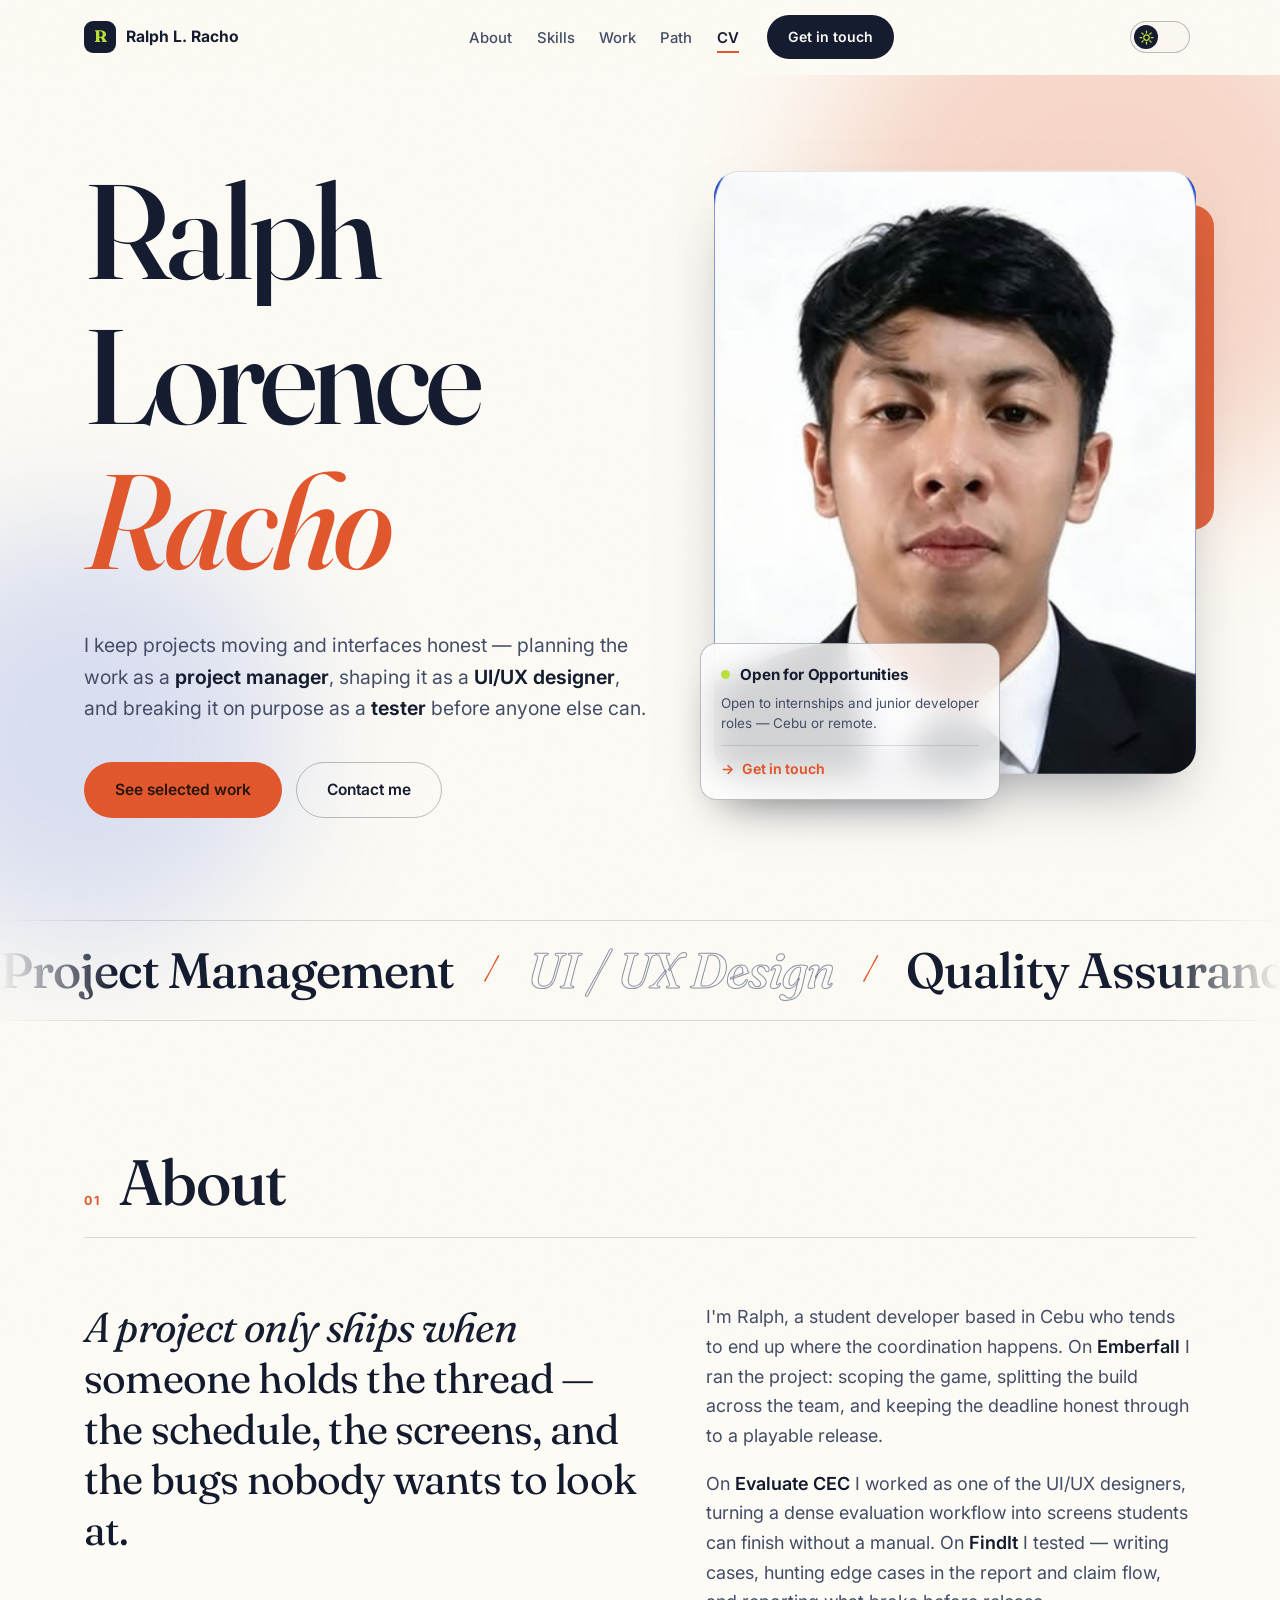
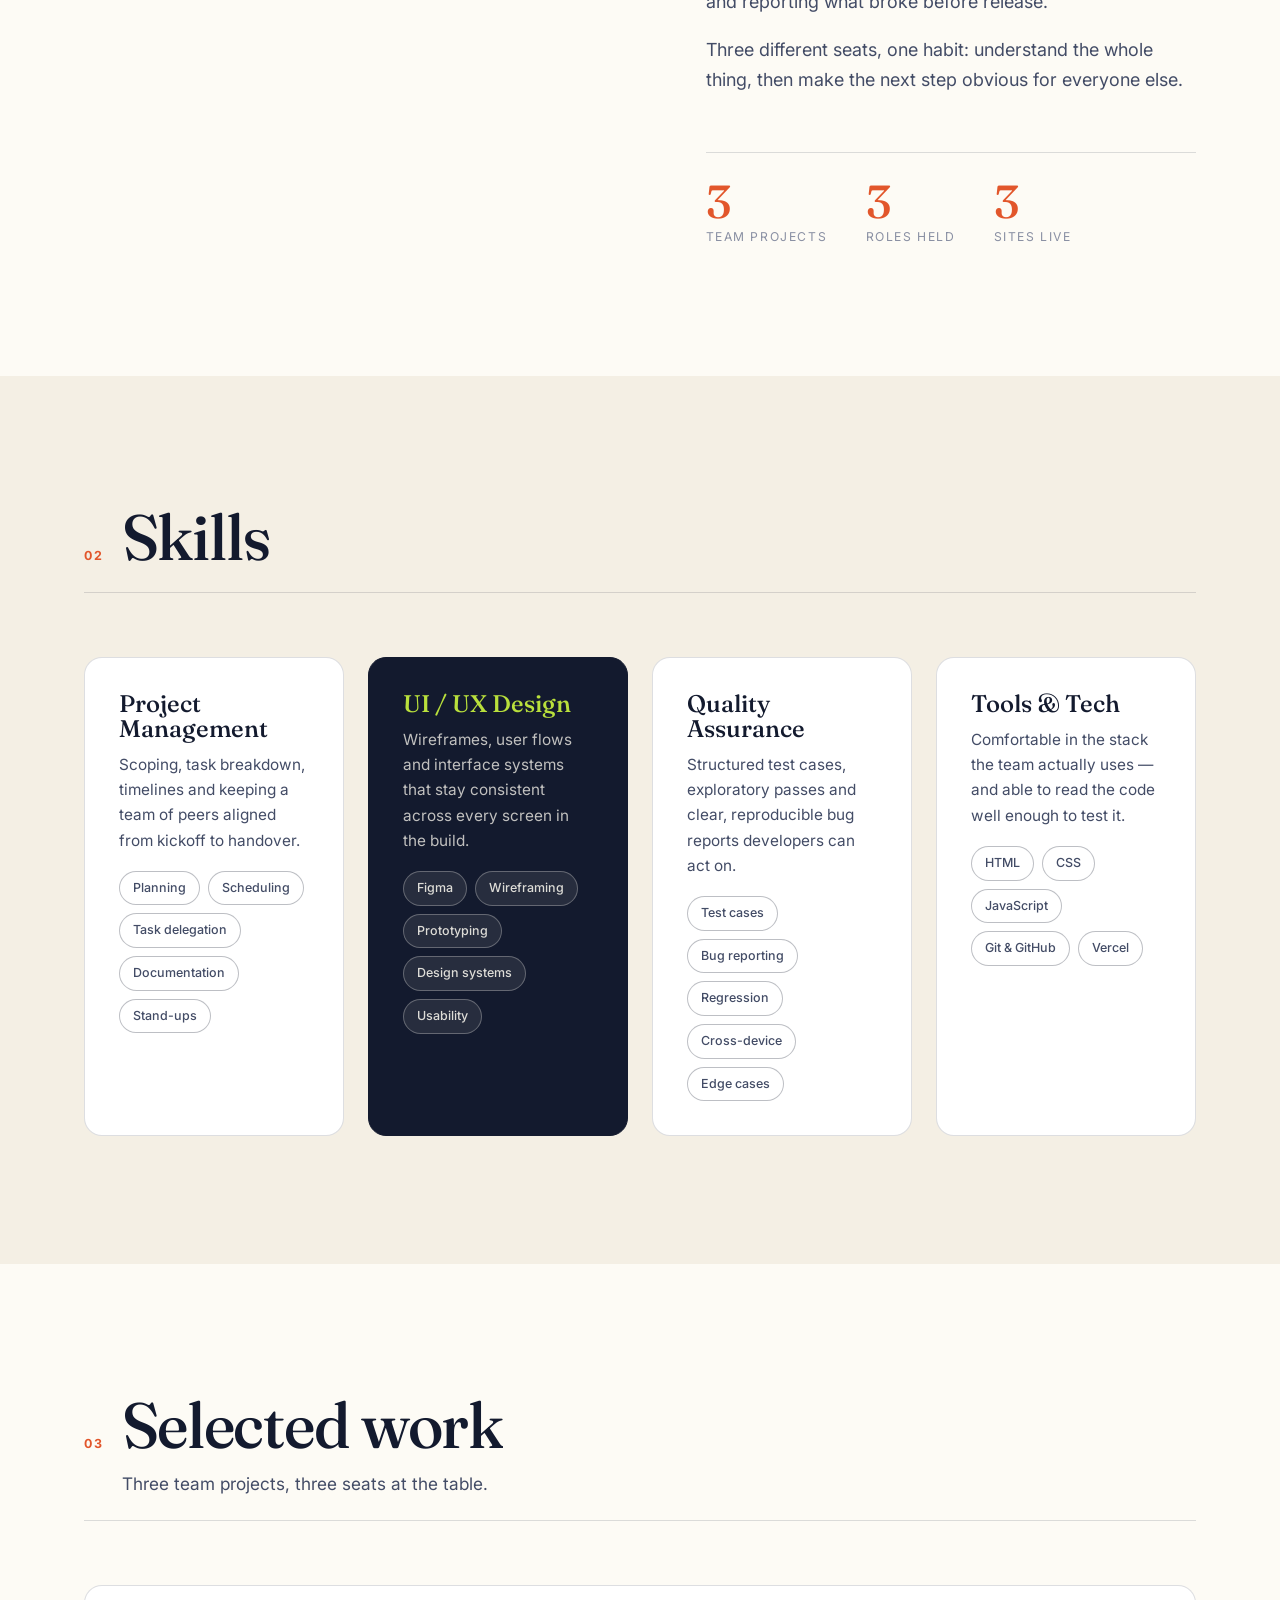
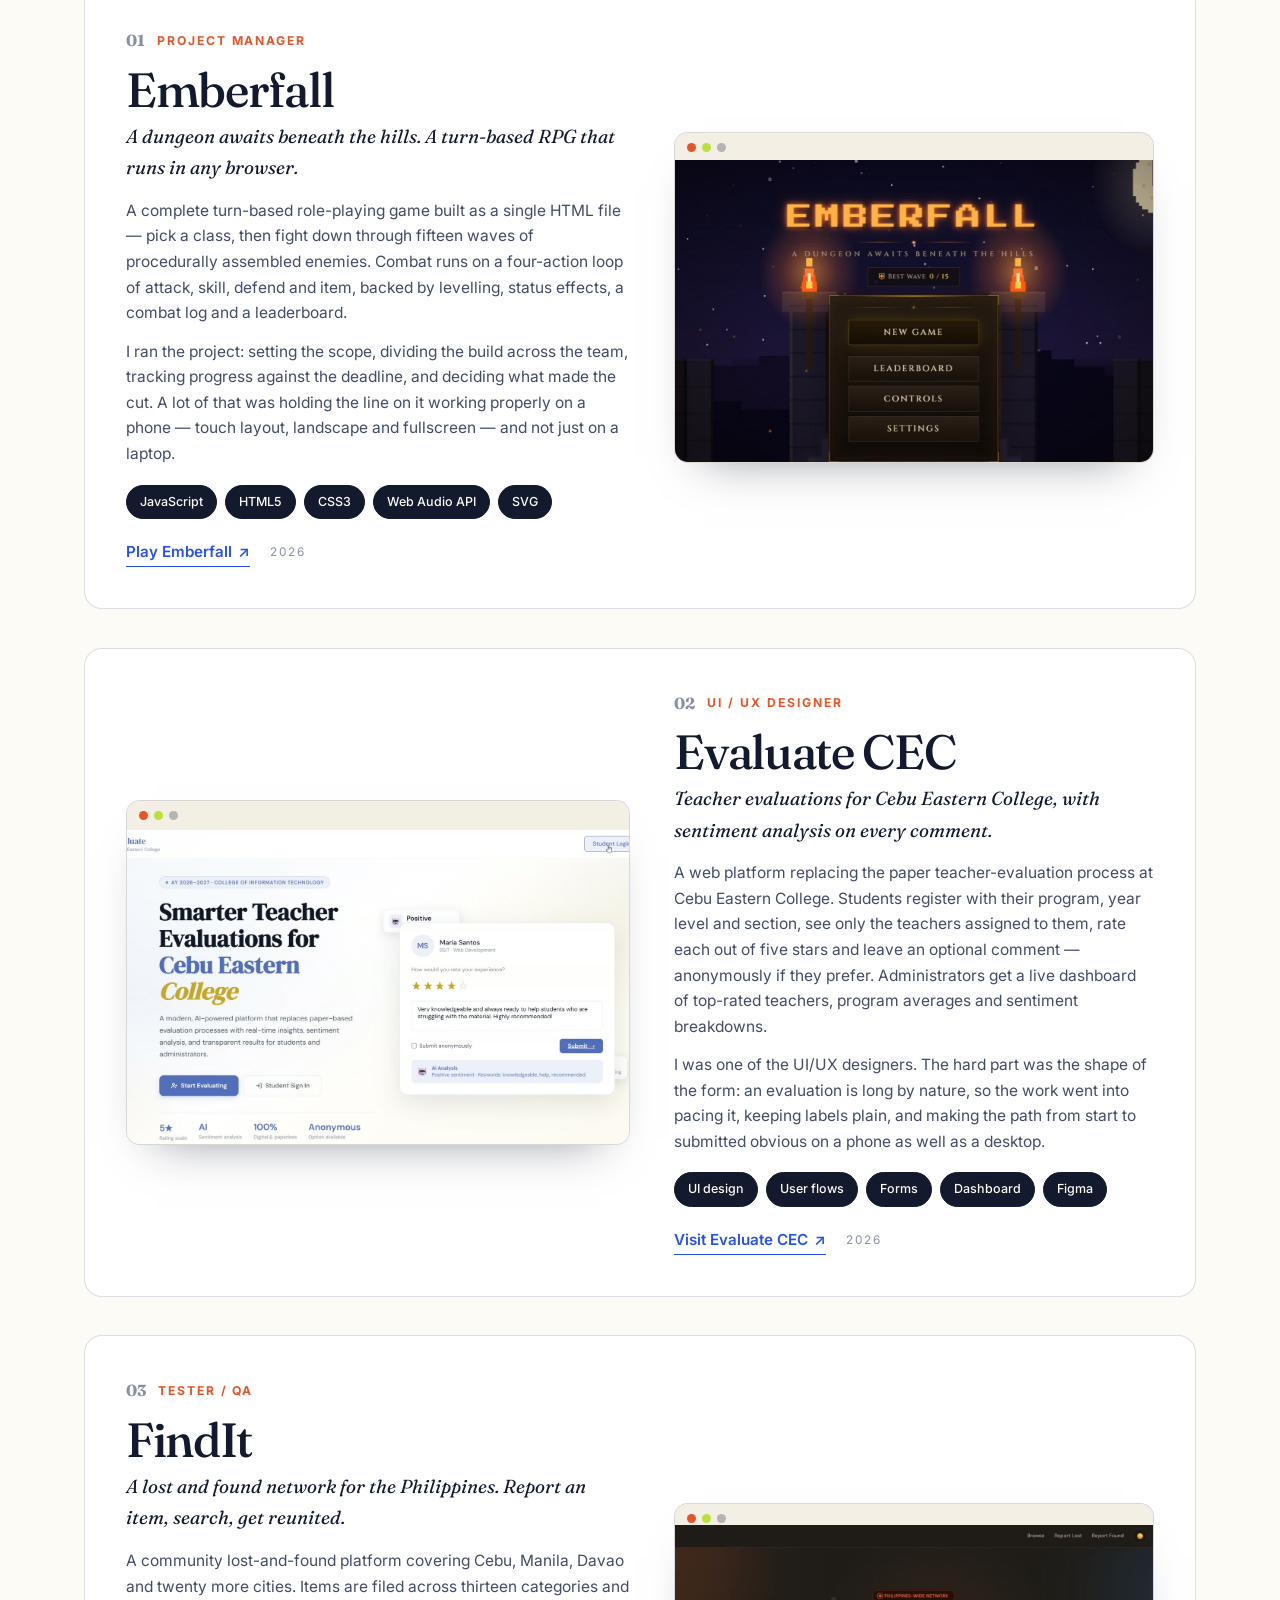
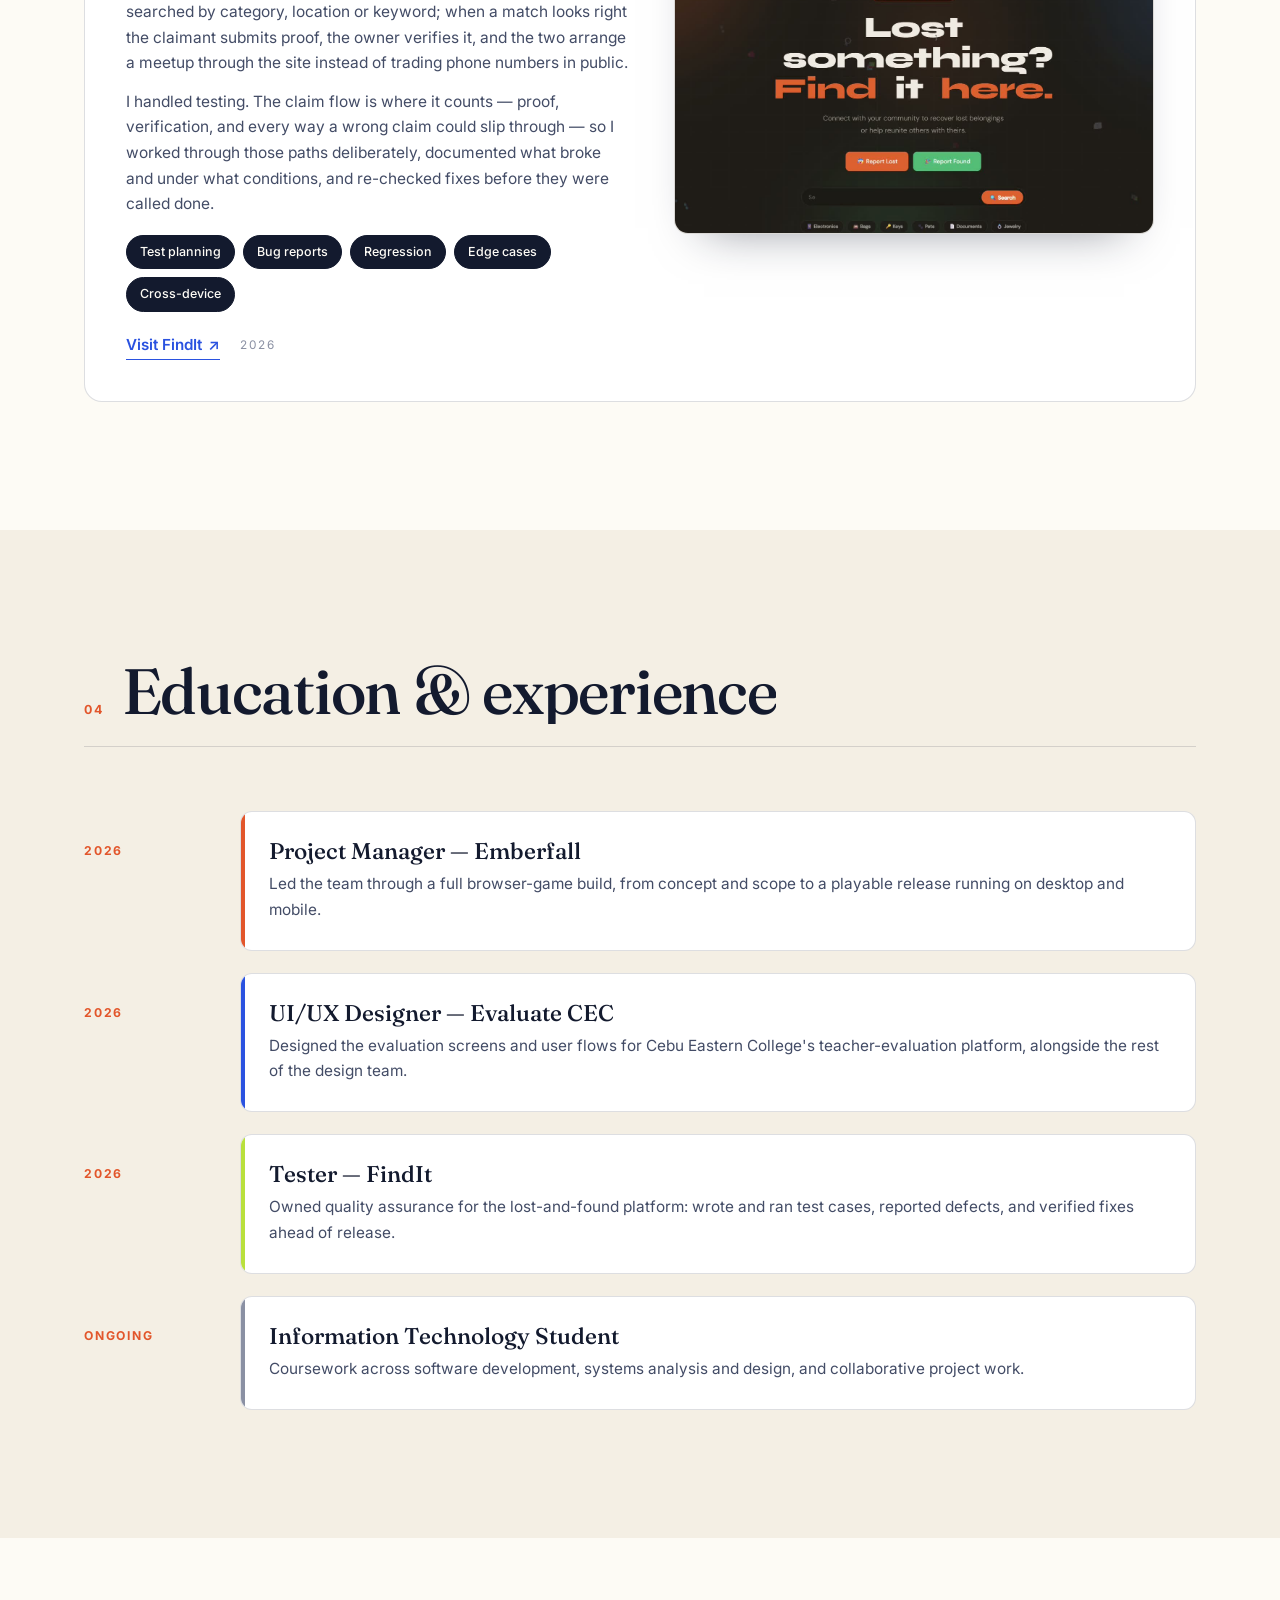
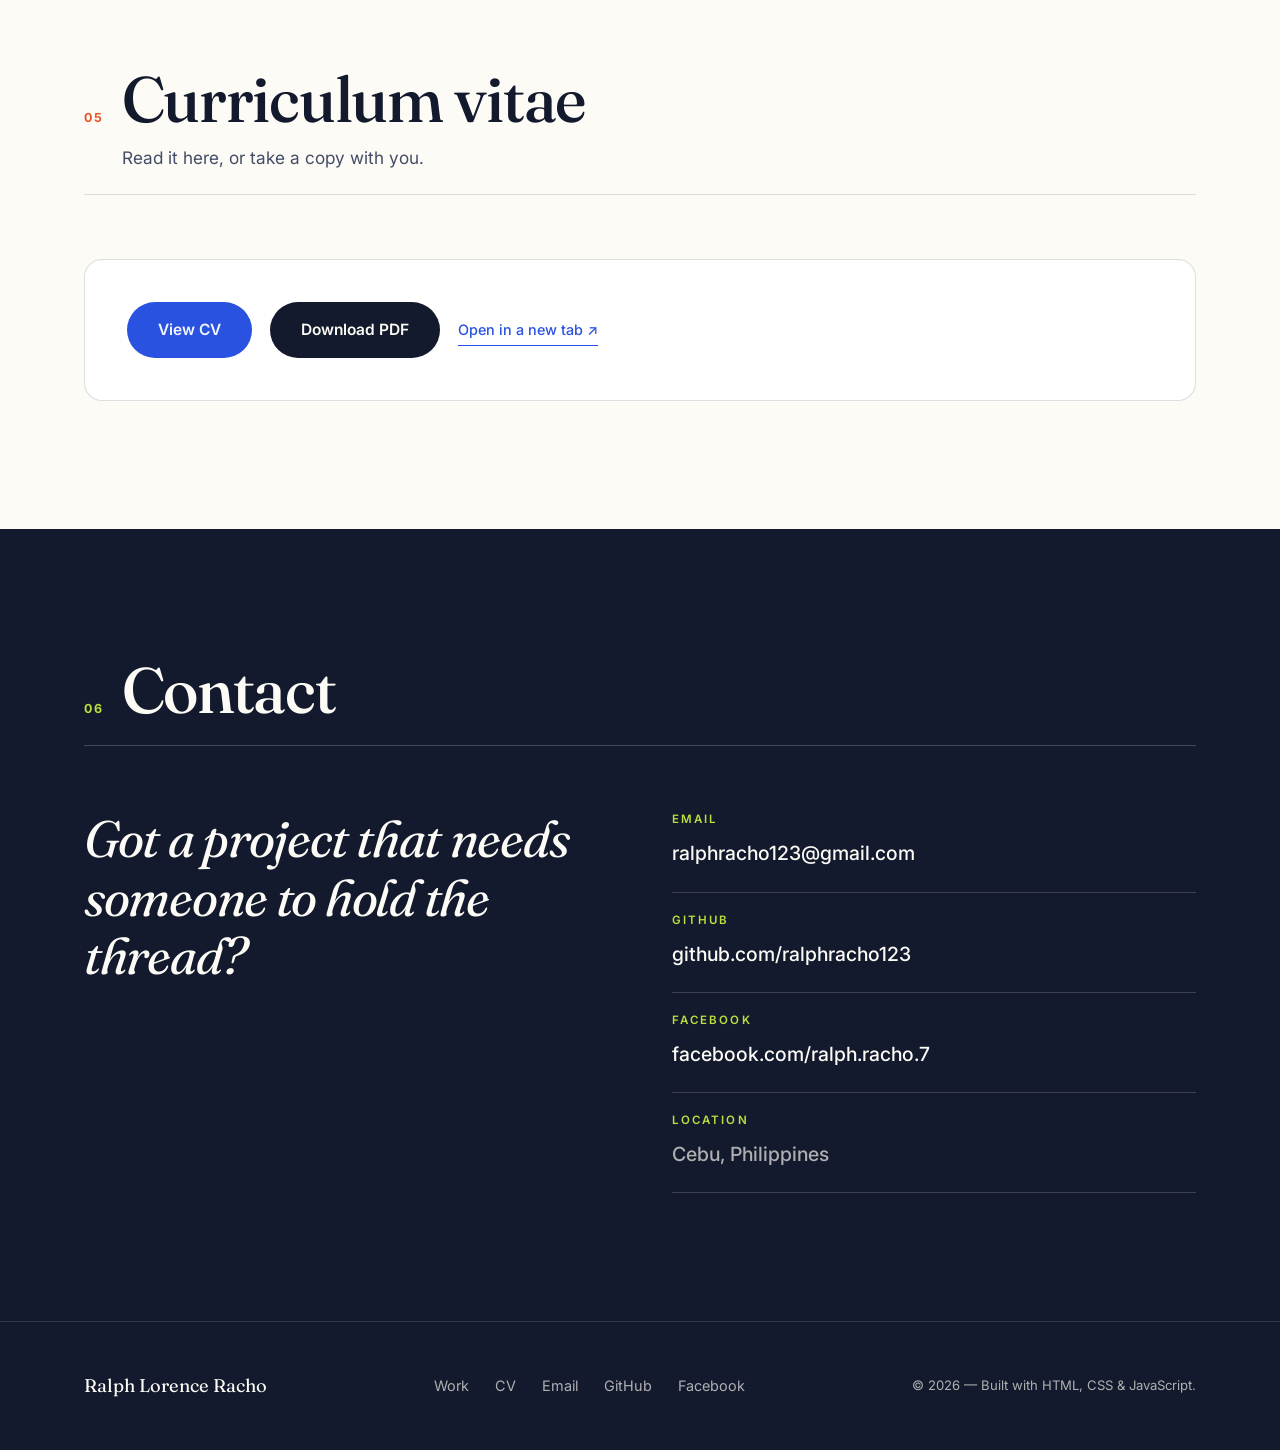
==== commit 1205bfe2: "Remove the 'Portfolio — Edition 01 / 2026' hero kicker Co-Authored-By: Claude Opus 5 <noreply@anthro" ====
--- a/index.html
+++ b/index.html
@@ -105,7 +105,6 @@
   <div class="shell hero__grid">
 
     <div class="hero__text">
-      <p class="eyebrow reveal">Portfolio — Edition 01 / 2026</p>
       <h1 class="hero__title">
         <span class="line"><span>Ralph</span></span>
         <span class="line"><span>Lorence</span></span>
--- a/styles.css
+++ b/styles.css
@@ -189,15 +189,6 @@
 }
 
 /* ---------- 3. Typography helpers ---------- */
-.eyebrow {
-  font-size: clamp(.68rem, .3vw + .6rem, .78rem);
-  letter-spacing: .22em;
-  text-transform: uppercase;
-  font-weight: 600;
-  color: var(--coral);
-  margin-bottom: 1.4rem;
-}
-
 .section-head {
   display: grid;
   grid-template-columns: auto 1fr;
